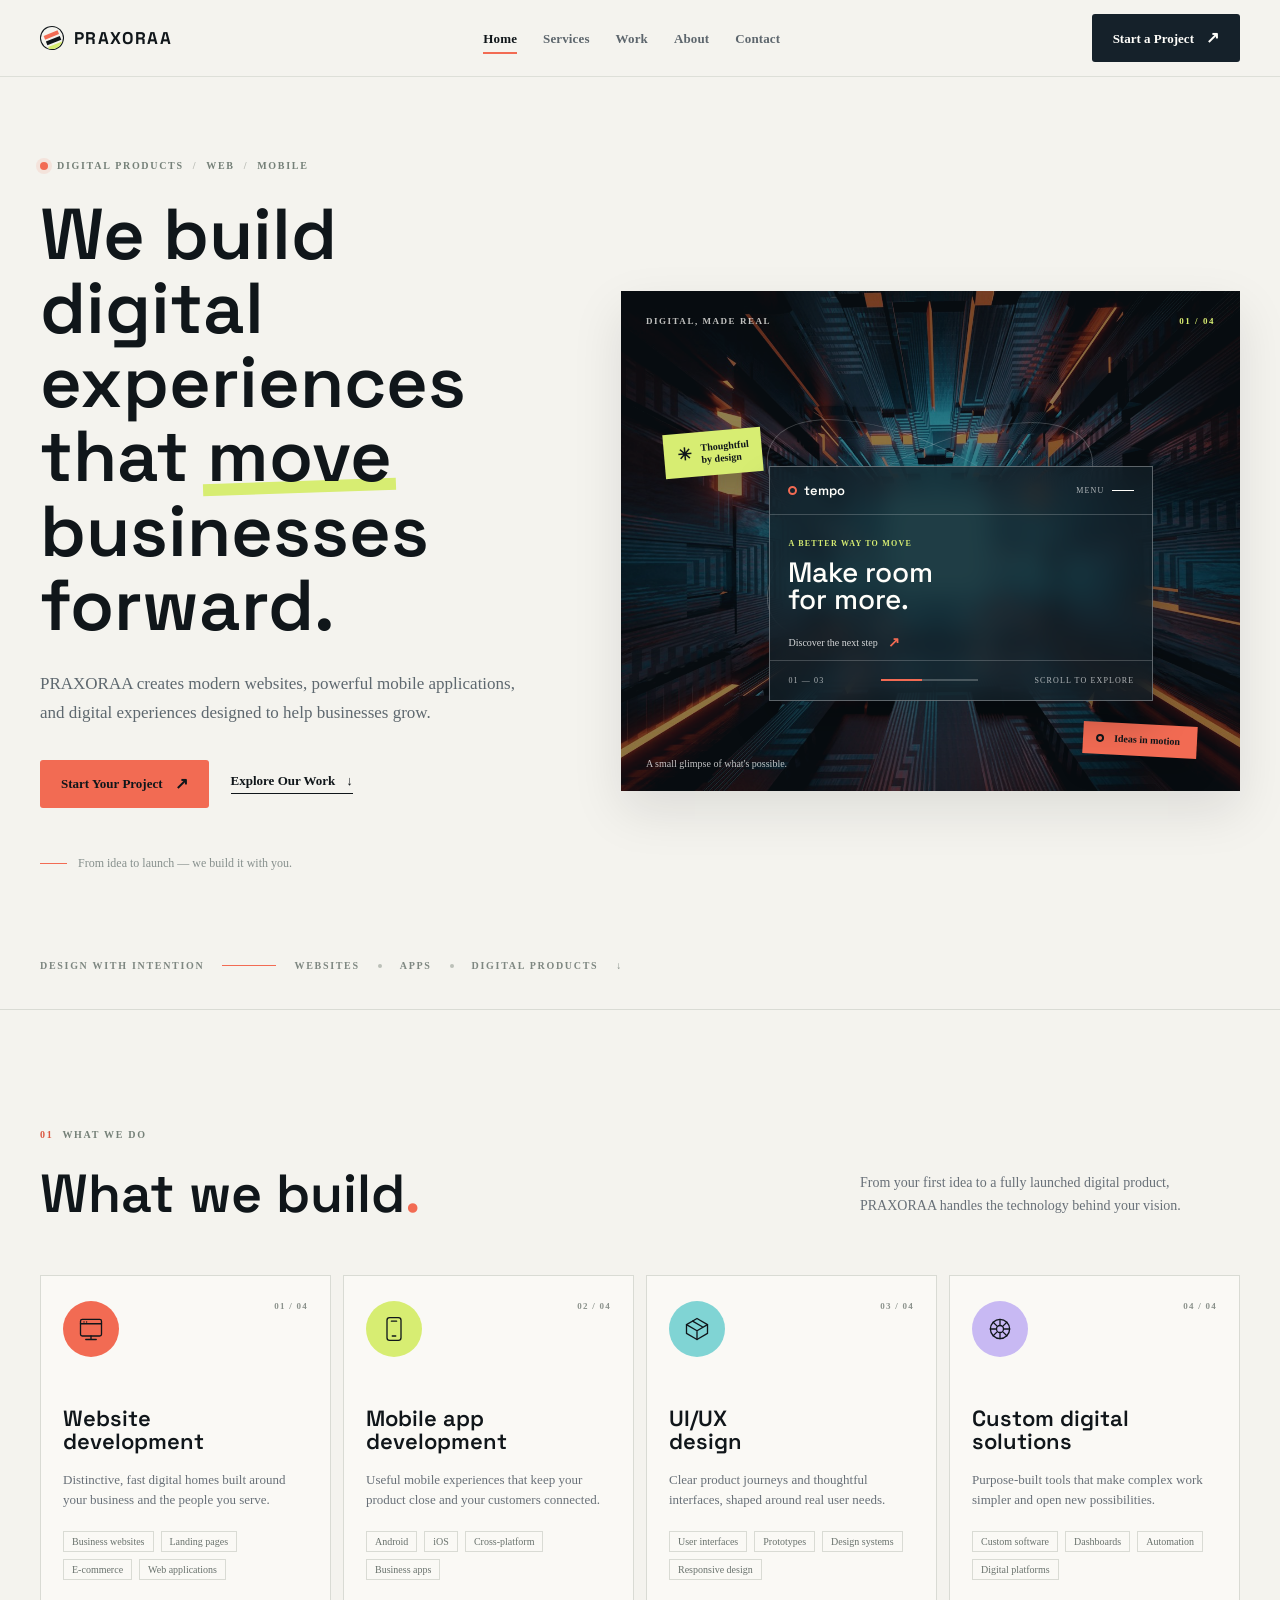
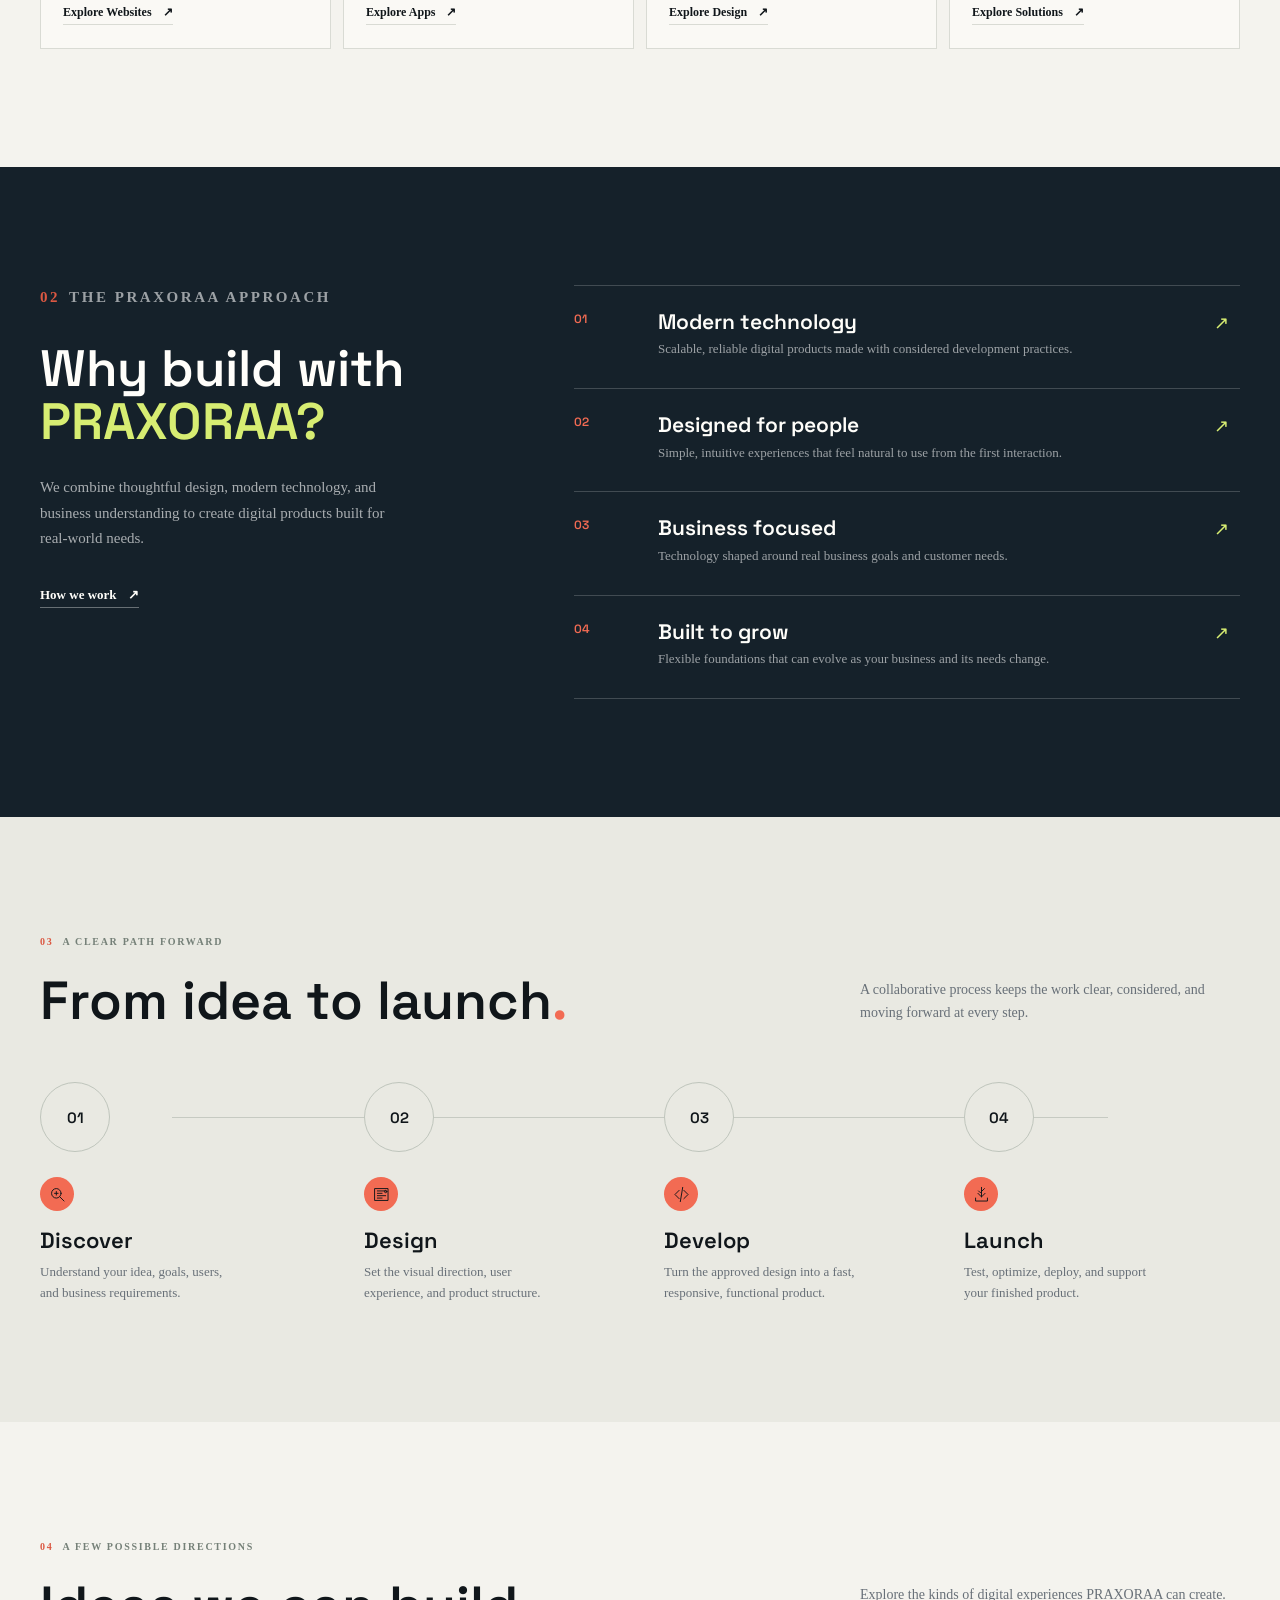
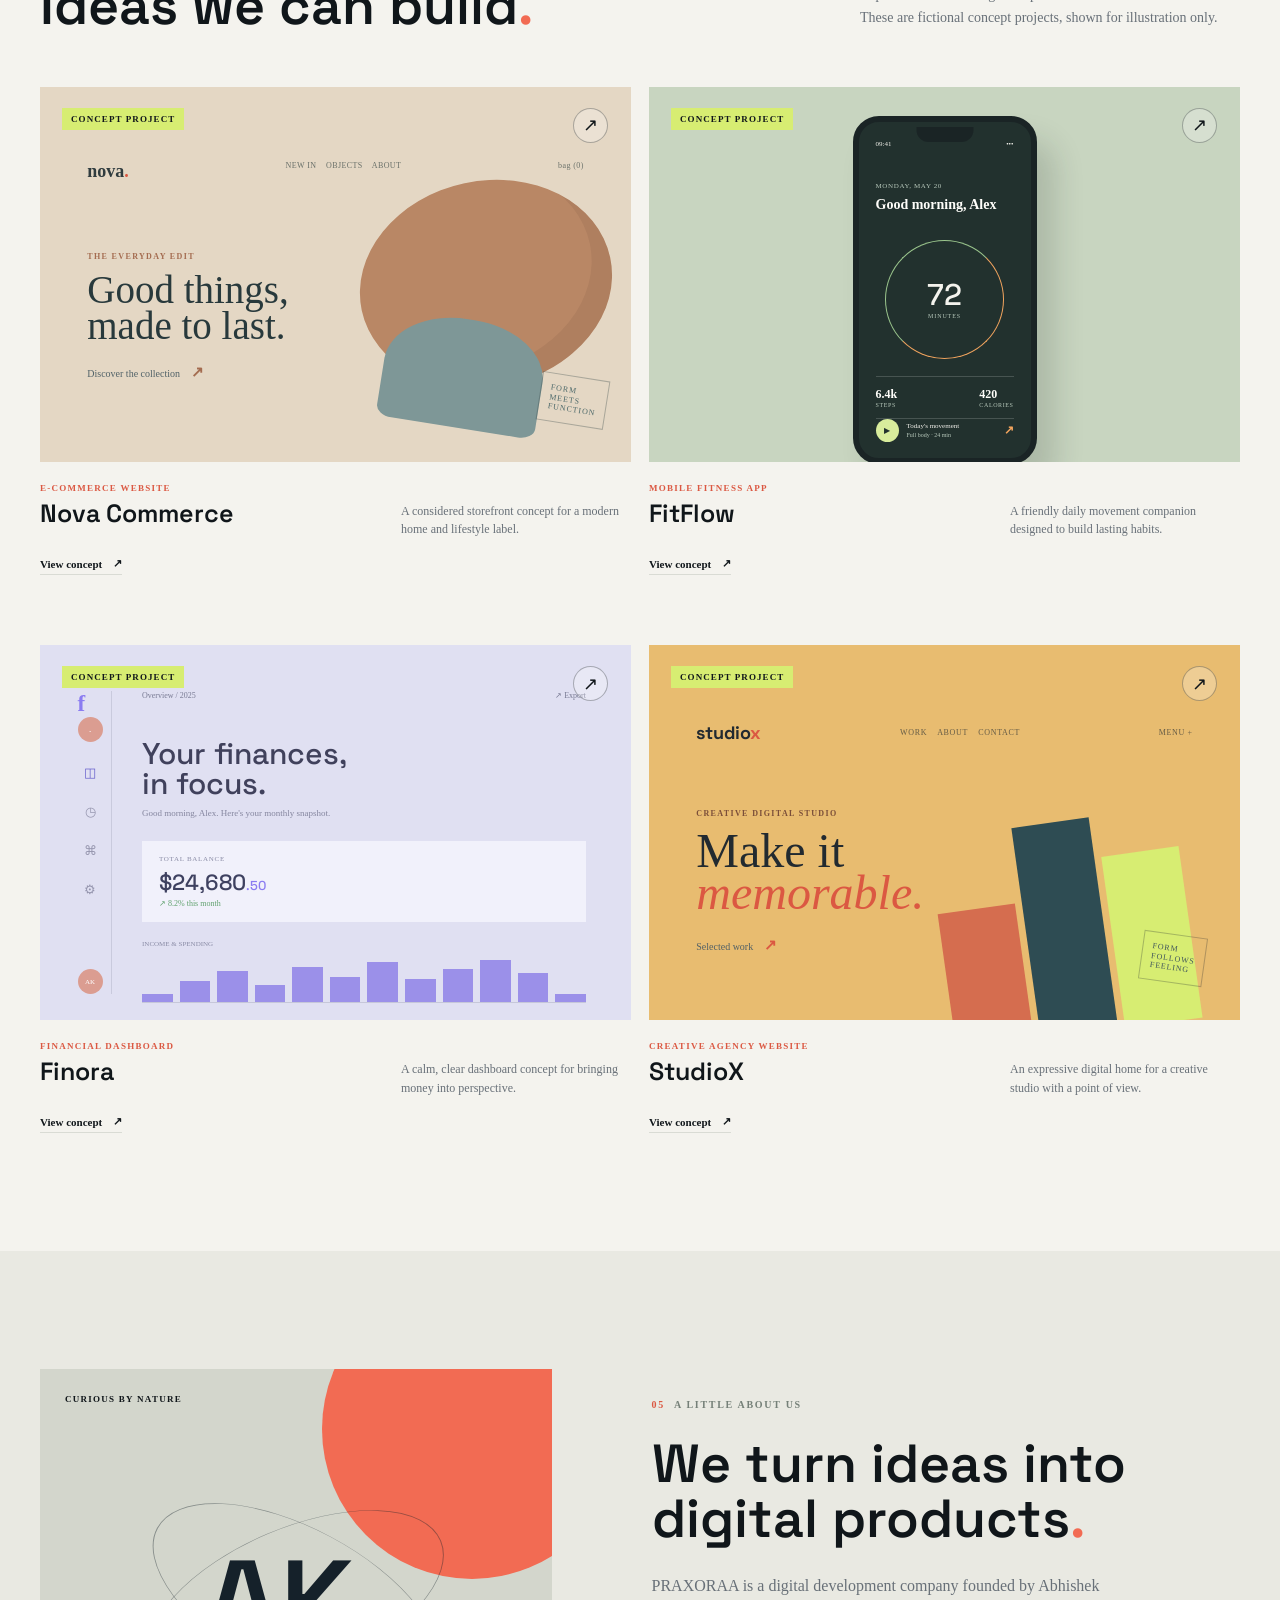
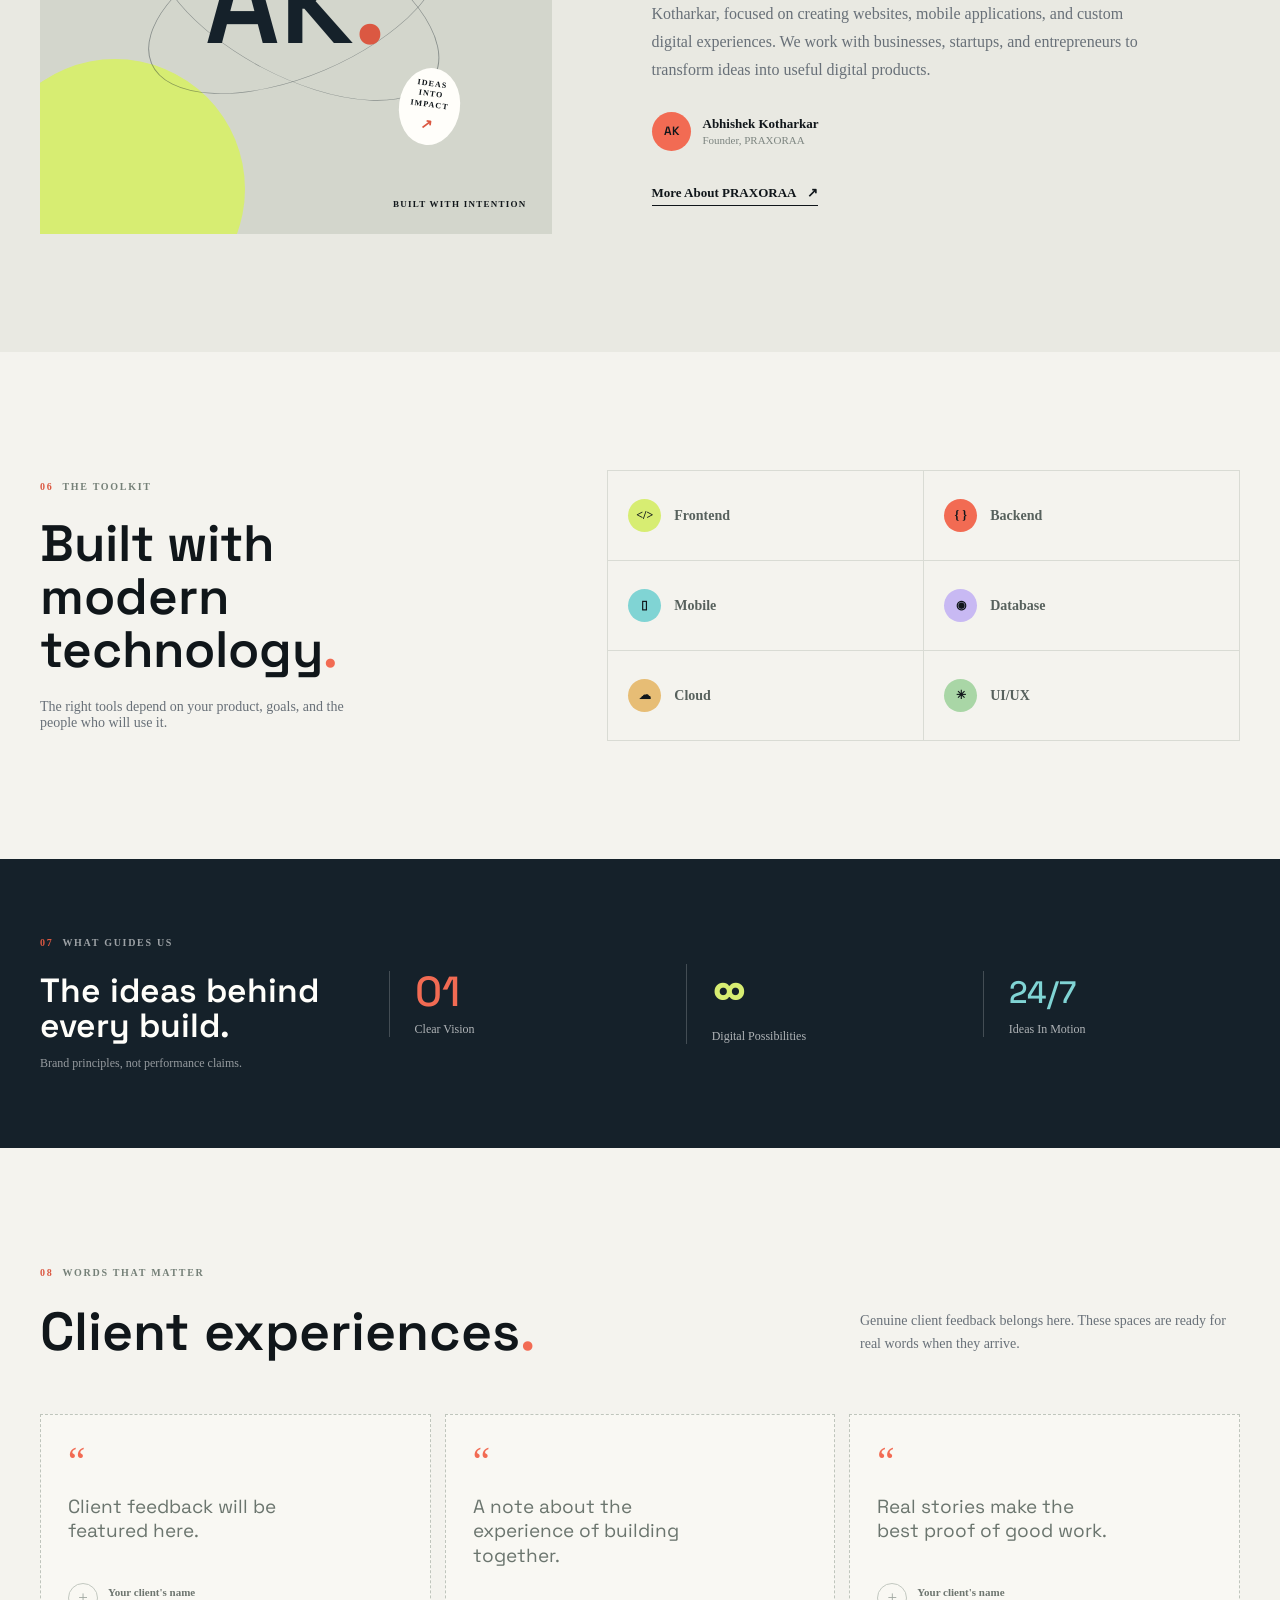
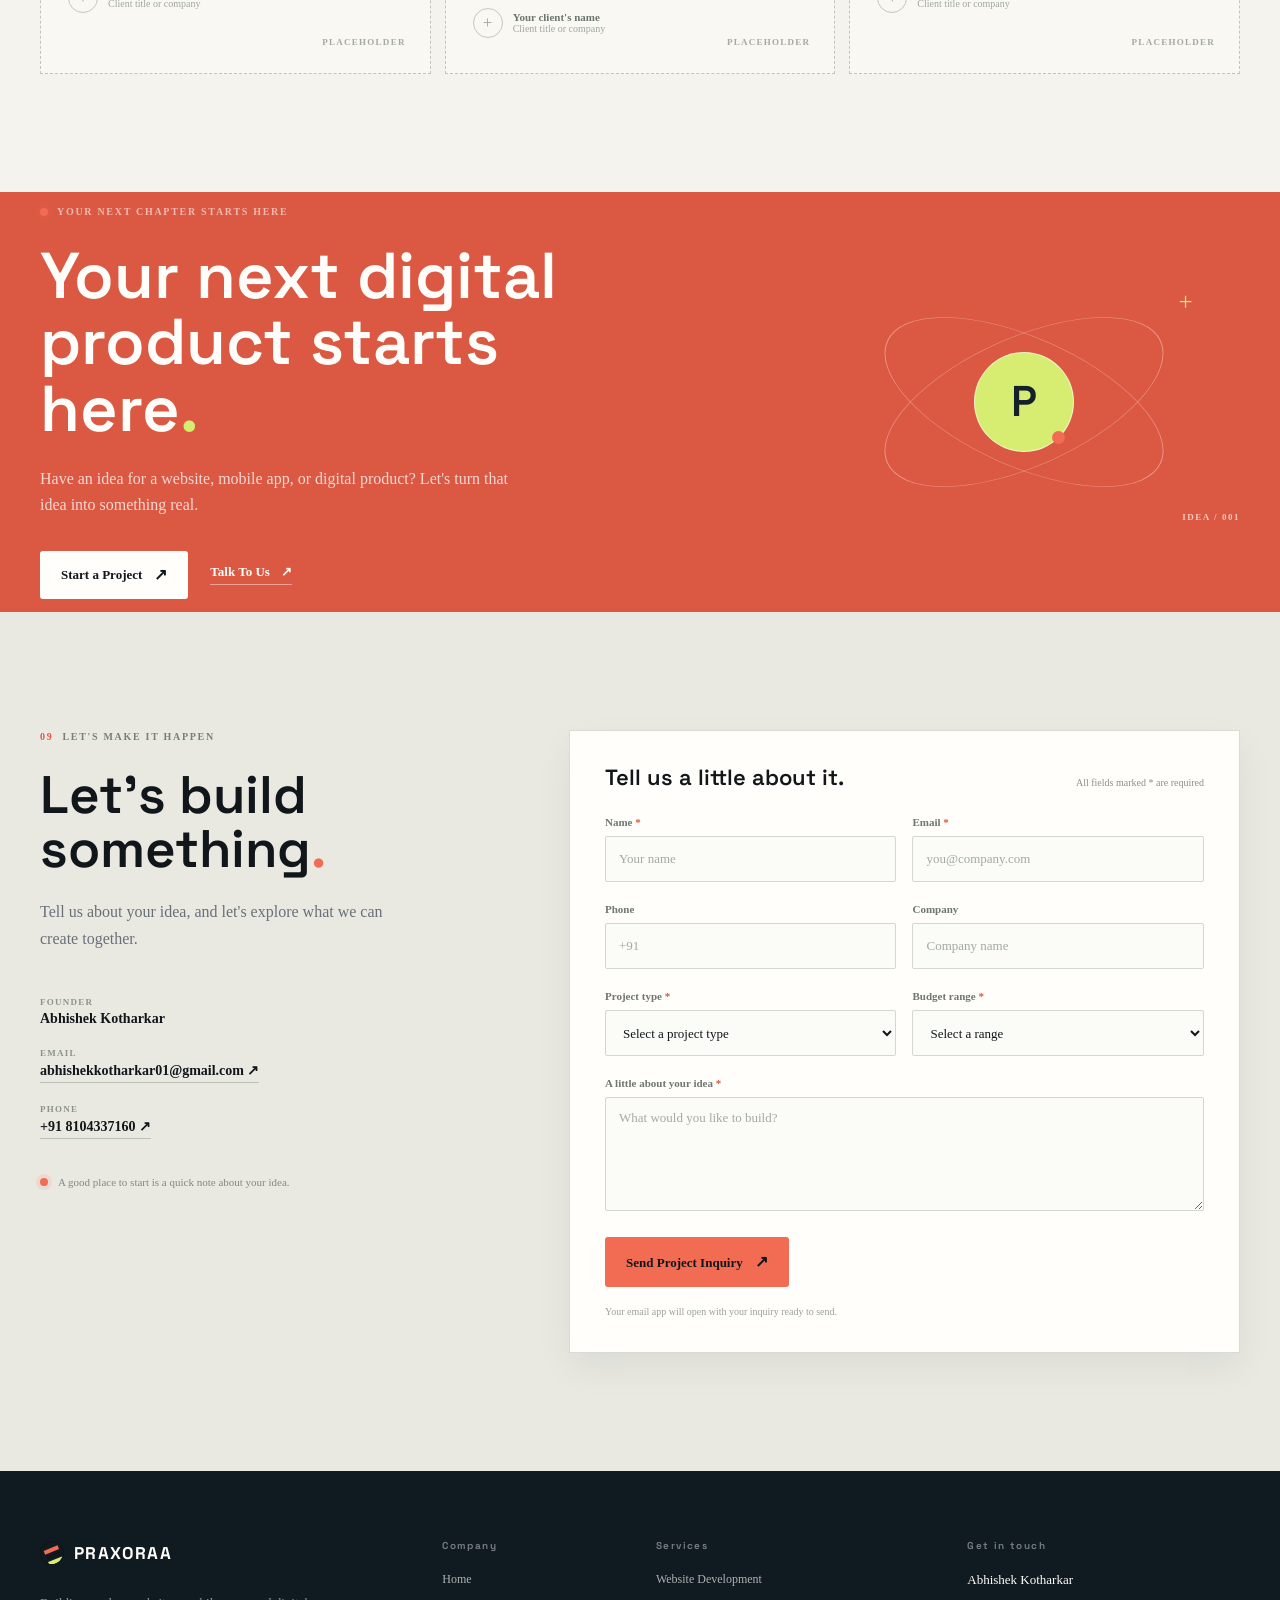
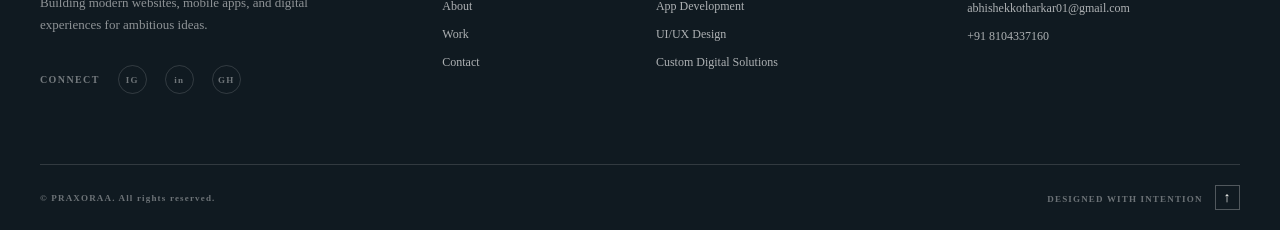
==== frontend/index.html @ 97bd1627 "Organize project into frontend backend and scripts" ====
<!doctype html>
<html lang="en">
<head>
  <meta charset="utf-8">
  <meta name="viewport" content="width=device-width, initial-scale=1">
  <meta name="theme-color" content="#f5f5f0">
  <meta name="description" content="PRAXORAA builds modern websites, mobile apps, and digital experiences for businesses, startups, and ambitious ideas.">
  <meta property="og:type" content="website">
  <meta property="og:title" content="PRAXORAA — Web &amp; App Development">
  <meta property="og:description" content="Modern websites, mobile apps, and digital experiences for ambitious ideas.">
  <title>PRAXORAA — Web &amp; App Development</title>
  <link rel="preconnect" href="https://fonts.googleapis.com">
  <link rel="preconnect" href="https://fonts.gstatic.com" crossorigin>
  <link href="https://fonts.googleapis.com/css2?family=DM+Sans:wght@400;500;600;700&family=Space+Grotesk:wght@400;500;600;700&display=swap" rel="stylesheet">
  <link rel="icon" href="data:image/svg+xml,%3Csvg xmlns='http://www.w3.org/2000/svg' viewBox='0 0 64 64'%3E%3Crect width='64' height='64' rx='16' fill='%23ed5c42'/%3E%3Cpath d='M18 46V18h15a11 11 0 0 1 0 22h-6v6zm9-14h6a3 3 0 0 0 0-6h-6z' fill='%23fff'/%3E%3C/svg%3E">
  <link rel="stylesheet" href="styles.css">
  <script>document.documentElement.classList.add('js');</script>
</head>
<body>
  <a class="skip-link" href="#main">Skip to content</a>
  <header class="site-header" id="top">
    <nav class="navigation wrap" aria-label="Main navigation">
      <a class="wordmark" href="#home" aria-label="PRAXORAA home">
        <span class="brand-mark" aria-hidden="true"><span></span><span></span></span>
        <span>PRAXORAA</span>
      </a>
      <button class="menu-toggle" id="menuToggle" type="button" aria-expanded="false" aria-controls="primaryNav" aria-label="Open navigation menu">
        <span></span><span></span>
      </button>
      <ul class="nav-links" id="primaryNav">
        <li><a href="#home">Home</a></li>
        <li><a href="#services">Services</a></li>
        <li><a href="#work">Work</a></li>
        <li><a href="#about">About</a></li>
        <li><a href="#contact">Contact</a></li>
        <li class="mobile-cta"><a class="button button-dark" href="#contact">Start a Project <span aria-hidden="true">↗</span></a></li>
      </ul>
      <a class="button button-dark nav-cta" href="#contact">Start a Project <span aria-hidden="true">↗</span></a>
    </nav>
  </header>

  <main id="main">
    <section class="hero section-shell" id="home" aria-labelledby="hero-title">
      <div class="hero-grid wrap">
        <div class="hero-copy reveal">
          <p class="eyebrow"><span class="status-dot"></span> DIGITAL PRODUCTS <span class="eyebrow-separator">/</span> WEB <span class="eyebrow-separator">/</span> MOBILE</p>
          <h1 id="hero-title">We build digital experiences that <span class="highlight-word">move</span> businesses forward.</h1>
          <p class="hero-description">PRAXORAA creates modern websites, powerful mobile applications, and digital experiences designed to help businesses grow.</p>
          <div class="hero-actions">
            <a class="button button-accent" href="#contact">Start Your Project <span aria-hidden="true">↗</span></a>
            <a class="text-link" href="#work">Explore Our Work <span aria-hidden="true">↓</span></a>
          </div>
          <div class="hero-footnote"><span class="footnote-line"></span> From idea to launch — we build it with you.</div>
        </div>

        <div class="hero-art reveal reveal-late" aria-label="Abstract digital pathways with a web interface preview" role="img">
          <img class="hero-image" src="assets/praxoraa-abstract-hero.jpg" alt="Sculptural digital passage lit in warm orange and cool blue" fetchpriority="high">
          <div class="hero-art-shade"></div>
          <div class="art-index">DIGITAL, MADE REAL <span>01 / 04</span></div>
          <div class="orbit orbit-one"></div><div class="orbit orbit-two"></div>
          <div class="interface-window">
            <div class="window-top"><span class="window-brand"><span class="mini-brand-mark"></span> tempo</span><span class="window-menu">MENU <i></i></span></div>
            <div class="window-content"><span class="window-kicker">A BETTER WAY TO MOVE</span><strong>Make room<br>for more.</strong><span class="window-cta">Discover the next step <b>↗</b></span></div>
            <div class="window-bottom"><span>01 — 03</span><span class="window-progress"><i></i></span><span>SCROLL TO EXPLORE</span></div>
          </div>
          <div class="floating-note note-top"><span class="note-spark">✳</span><span>Thoughtful<br>by design</span></div>
          <div class="floating-note note-bottom"><span class="note-pulse"></span><span>Ideas in motion</span></div>
          <div class="art-caption">A small glimpse of what's possible.</div>
        </div>
      </div>
      <div class="hero-bottom wrap" aria-label="What we make">
        <span>DESIGN WITH INTENTION</span>
        <span class="hero-bottom-rule"></span>
        <span>WEBSITES</span><span class="hero-bottom-dot"></span><span>APPS</span><span class="hero-bottom-dot"></span><span>DIGITAL PRODUCTS</span>
        <a href="#services" aria-label="Scroll to services">↓</a>
      </div>
    </section>

    <section class="services section-pad" id="services" aria-labelledby="services-title">
      <div class="wrap">
        <div class="section-heading reveal">
          <p class="eyebrow"><span class="section-number">01</span> WHAT WE DO</p>
          <div class="heading-row"><h2 id="services-title">What we build<span class="heading-period">.</span></h2><p>From your first idea to a fully launched digital product, PRAXORAA handles the technology behind your vision.</p></div>
        </div>
        <div class="services-grid">
          <article class="service-card reveal">
            <div class="service-top"><span class="service-icon icon-coral" aria-hidden="true"><svg viewBox="0 0 32 32"><rect x="4" y="5" width="24" height="19" rx="2"/><path d="M4 10h24M10 28h12m-6-4v4M8 8h.01m3 0h.01"/></svg></span><span class="card-index">01 / 04</span></div>
            <h3>Website<br>development</h3><p>Distinctive, fast digital homes built around your business and the people you serve.</p>
            <ul class="service-tags"><li>Business websites</li><li>Landing pages</li><li>E-commerce</li><li>Web applications</li></ul>
            <a class="card-link" href="#contact">Explore Websites <span aria-hidden="true">↗</span></a>
          </article>
          <article class="service-card reveal reveal-delay-1">
            <div class="service-top"><span class="service-icon icon-lime" aria-hidden="true"><svg viewBox="0 0 32 32"><rect x="8" y="3" width="16" height="26" rx="3"/><path d="M13 7h6m-5 17h4"/></svg></span><span class="card-index">02 / 04</span></div>
            <h3>Mobile app<br>development</h3><p>Useful mobile experiences that keep your product close and your customers connected.</p>
            <ul class="service-tags"><li>Android</li><li>iOS</li><li>Cross-platform</li><li>Business apps</li></ul>
            <a class="card-link" href="#contact">Explore Apps <span aria-hidden="true">↗</span></a>
          </article>
          <article class="service-card reveal reveal-delay-2">
            <div class="service-top"><span class="service-icon icon-blue" aria-hidden="true"><svg viewBox="0 0 32 32"><path d="M16 4 28 11v10l-12 7L4 21V11z"/><path d="m4 11 12 7 12-7M16 18v10M11 7l12 7"/></svg></span><span class="card-index">03 / 04</span></div>
            <h3>UI/UX<br>design</h3><p>Clear product journeys and thoughtful interfaces, shaped around real user needs.</p>
            <ul class="service-tags"><li>User interfaces</li><li>Prototypes</li><li>Design systems</li><li>Responsive design</li></ul>
            <a class="card-link" href="#contact">Explore Design <span aria-hidden="true">↗</span></a>
          </article>
          <article class="service-card reveal reveal-delay-3">
            <div class="service-top"><span class="service-icon icon-lilac" aria-hidden="true"><svg viewBox="0 0 32 32"><circle cx="16" cy="16" r="11"/><path d="M16 5v6m0 10v6M5 16h6m10 0h6M8.2 8.2l4.2 4.2m7.2 7.2 4.2 4.2m0-15.6-4.2 4.2m-7.2 7.2-4.2 4.2"/><circle cx="16" cy="16" r="4"/></svg></span><span class="card-index">04 / 04</span></div>
            <h3>Custom digital<br>solutions</h3><p>Purpose-built tools that make complex work simpler and open new possibilities.</p>
            <ul class="service-tags"><li>Custom software</li><li>Dashboards</li><li>Automation</li><li>Digital platforms</li></ul>
            <a class="card-link" href="#contact">Explore Solutions <span aria-hidden="true">↗</span></a>
          </article>
        </div>
      </div>
    </section>

    <section class="beliefs section-pad" id="why-us" aria-labelledby="beliefs-title">
      <div class="wrap beliefs-layout">
        <div class="beliefs-intro reveal"><p class="eyebrow"><span class="section-number">02</span> THE PRAXORAA APPROACH</p><h2 id="beliefs-title">Why build with <span>PRAXORAA?</span></h2><p>We combine thoughtful design, modern technology, and business understanding to create digital products built for real-world needs.</p><a class="text-link" href="#process">How we work <span aria-hidden="true">↗</span></a></div>
        <div class="belief-list">
          <article class="belief-item reveal"><span class="belief-symbol">01</span><div><h3>Modern technology</h3><p>Scalable, reliable digital products made with considered development practices.</p></div><span class="belief-arrow" aria-hidden="true">↗</span></article>
          <article class="belief-item reveal reveal-delay-1"><span class="belief-symbol">02</span><div><h3>Designed for people</h3><p>Simple, intuitive experiences that feel natural to use from the first interaction.</p></div><span class="belief-arrow" aria-hidden="true">↗</span></article>
          <article class="belief-item reveal reveal-delay-2"><span class="belief-symbol">03</span><div><h3>Business focused</h3><p>Technology shaped around real business goals and customer needs.</p></div><span class="belief-arrow" aria-hidden="true">↗</span></article>
          <article class="belief-item reveal reveal-delay-3"><span class="belief-symbol">04</span><div><h3>Built to grow</h3><p>Flexible foundations that can evolve as your business and its needs change.</p></div><span class="belief-arrow" aria-hidden="true">↗</span></article>
        </div>
      </div>
    </section>

    <section class="process section-pad" id="process" aria-labelledby="process-title">
      <div class="wrap">
        <div class="section-heading reveal"><p class="eyebrow"><span class="section-number">03</span> A CLEAR PATH FORWARD</p><div class="heading-row"><h2 id="process-title">From idea to launch<span class="heading-period">.</span></h2><p>A collaborative process keeps the work clear, considered, and moving forward at every step.</p></div></div>
        <ol class="process-grid">
          <li class="process-step reveal"><span class="process-count">01</span><span class="process-icon" aria-hidden="true"><svg viewBox="0 0 32 32"><circle cx="14" cy="14" r="8"/><path d="m20 20 7 7M11 14h6m-3-3v6"/></svg></span><h3>Discover</h3><p>Understand your idea, goals, users, and business requirements.</p></li>
          <li class="process-step reveal reveal-delay-1"><span class="process-count">02</span><span class="process-icon" aria-hidden="true"><svg viewBox="0 0 32 32"><path d="M5 6h22v20H5zM9 10h14M9 14h8m-8 4h14m-14 4h8"/><circle cx="23" cy="11" r="2"/></svg></span><h3>Design</h3><p>Set the visual direction, user experience, and product structure.</p></li>
          <li class="process-step reveal reveal-delay-2"><span class="process-count">03</span><span class="process-icon" aria-hidden="true"><svg viewBox="0 0 32 32"><path d="m12 9-7 7 7 7m8-14 7 7-7 7m-2-19-4 24"/></svg></span><h3>Develop</h3><p>Turn the approved design into a fast, responsive, functional product.</p></li>
          <li class="process-step reveal reveal-delay-3"><span class="process-count">04</span><span class="process-icon" aria-hidden="true"><svg viewBox="0 0 32 32"><path d="M16 4v16m-6-6 6 6 6-6M6 22v5h20v-5"/><path d="m11 10 3 3 7-7"/></svg></span><h3>Launch</h3><p>Test, optimize, deploy, and support your finished product.</p></li>
        </ol>
      </div>
    </section>

    <section class="work section-pad" id="work" aria-labelledby="work-title">
      <div class="wrap">
        <div class="section-heading reveal"><p class="eyebrow"><span class="section-number">04</span> A FEW POSSIBLE DIRECTIONS</p><div class="heading-row"><h2 id="work-title">Ideas we can build<span class="heading-period">.</span></h2><p>Explore the kinds of digital experiences PRAXORAA can create. These are fictional concept projects, shown for illustration only.</p></div></div>
        <div class="work-grid">
          <article class="work-card reveal">
            <a class="project-preview preview-nova" href="#contact" aria-label="Discuss a commerce website like the Nova Commerce concept">
              <div class="nova-ui"><div class="nova-nav"><b>nova<span>.</span></b><span>NEW IN &nbsp;&nbsp; OBJECTS &nbsp;&nbsp; ABOUT</span><i>bag (0)</i></div><div class="nova-copy"><small>THE EVERYDAY EDIT</small><strong>Good things,<br>made to last.</strong><span>Discover the collection <b>↗</b></span></div><div class="nova-object object-one"></div><div class="nova-object object-two"></div><div class="nova-stamp">FORM<br>MEETS<br>FUNCTION</div></div>
              <span class="concept-label">CONCEPT PROJECT</span><span class="preview-arrow" aria-hidden="true">↗</span>
            </a>
            <div class="work-info"><div><p class="work-category">E-COMMERCE WEBSITE</p><h3>Nova Commerce</h3></div><p>A considered storefront concept for a modern home and lifestyle label.</p></div>
            <a class="work-text-link" href="#contact">View concept <span aria-hidden="true">↗</span></a>
          </article>
          <article class="work-card reveal reveal-delay-1">
            <a class="project-preview preview-fitflow" href="#contact" aria-label="Discuss a fitness app like the FitFlow concept">
              <div class="phone-frame"><div class="phone-island"></div><div class="fit-top"><span>09:41</span><span>•••</span></div><div class="fit-greeting">MONDAY, MAY 20 <b>Good morning, Alex</b></div><div class="fit-ring"><span><b>72</b><small>MINUTES</small></span></div><div class="fit-stats"><span><b>6.4k</b>STEPS</span><span><b>420</b>CALORIES</span></div><div class="fit-session"><i>▶</i><span>Today's movement<small>Full body · 24 min</small></span><b>↗</b></div></div>
              <span class="concept-label">CONCEPT PROJECT</span><span class="preview-arrow" aria-hidden="true">↗</span>
            </a>
            <div class="work-info"><div><p class="work-category">MOBILE FITNESS APP</p><h3>FitFlow</h3></div><p>A friendly daily movement companion designed to build lasting habits.</p></div>
            <a class="work-text-link" href="#contact">View concept <span aria-hidden="true">↗</span></a>
          </article>
          <article class="work-card reveal reveal-delay-2">
            <a class="project-preview preview-finora" href="#contact" aria-label="Discuss a financial dashboard like the Finora concept">
              <div class="finora-ui"><div class="fin-sidebar"><b>f<span>.</span></b><i class="active">◫</i><i>◷</i><i>⌘</i><i>⚙</i><span>AK</span></div><div class="fin-content"><div class="fin-header"><span>Overview / 2025</span><i>↗ Export</i></div><strong>Your finances,<br>in focus.</strong><small>Good morning, Alex. Here's your monthly snapshot.</small><div class="fin-total"><span>TOTAL BALANCE</span><b>$24,680<span>.50</span></b><i>↗ 8.2% this month</i></div><div class="fin-chart"><span>INCOME &amp; SPENDING</span><div class="chart-bars"><i></i><i></i><i></i><i></i><i></i><i></i><i></i><i></i><i></i><i></i><i></i><i></i></div></div></div></div>
              <span class="concept-label">CONCEPT PROJECT</span><span class="preview-arrow" aria-hidden="true">↗</span>
            </a>
            <div class="work-info"><div><p class="work-category">FINANCIAL DASHBOARD</p><h3>Finora</h3></div><p>A calm, clear dashboard concept for bringing money into perspective.</p></div>
            <a class="work-text-link" href="#contact">View concept <span aria-hidden="true">↗</span></a>
          </article>
          <article class="work-card reveal reveal-delay-3">
            <a class="project-preview preview-studio" href="#contact" aria-label="Discuss a creative agency website like the StudioX concept">
              <div class="studio-ui"><div class="studio-top"><b>studio<span>x</span></b><span>WORK &nbsp;&nbsp; ABOUT &nbsp;&nbsp; CONTACT</span><i>MENU +</i></div><div class="studio-hero"><small>CREATIVE DIGITAL STUDIO</small><strong>Make it<br><em>memorable.</em></strong><span>Selected work <b>&#8599;</b></span></div><div class="studio-blocks"><i></i><i></i><i></i></div><div class="studio-note">FORM<br>FOLLOWS<br>FEELING</div></div>
              <span class="concept-label">CONCEPT PROJECT</span><span class="preview-arrow" aria-hidden="true">&#8599;</span>
            </a>
            <div class="work-info"><div><p class="work-category">CREATIVE AGENCY WEBSITE</p><h3>StudioX</h3></div><p>An expressive digital home for a creative studio with a point of view.</p></div>
            <a class="work-text-link" href="#contact">View concept <span aria-hidden="true">&#8599;</span></a>
          </article>
        </div>
      </div>
    </section>

    <section class="about section-pad" id="about" aria-labelledby="about-title">
      <div class="wrap about-layout">
        <div class="about-visual reveal" aria-hidden="true"><div class="about-orbit about-orbit-a"></div><div class="about-orbit about-orbit-b"></div><div class="founder-monogram">AK<span>.</span></div><div class="about-label about-label-top">CURIOUS BY NATURE</div><div class="about-label about-label-bottom">BUILT WITH INTENTION</div><div class="about-sticker">IDEAS<br>INTO<br>IMPACT <span>↗</span></div></div>
        <div class="about-copy reveal reveal-late"><p class="eyebrow"><span class="section-number">05</span> A LITTLE ABOUT US</p><h2 id="about-title">We turn ideas into digital products<span class="heading-period">.</span></h2><p>PRAXORAA is a digital development company founded by Abhishek Kotharkar, focused on creating websites, mobile applications, and custom digital experiences. We work with businesses, startups, and entrepreneurs to transform ideas into useful digital products.</p><div class="founder-byline"><span class="founder-avatar">AK</span><span><b>Abhishek Kotharkar</b><small>Founder, PRAXORAA</small></span></div><a class="text-link" href="#contact">More About PRAXORAA <span aria-hidden="true">↗</span></a></div>
      </div>
    </section>

    <section class="technology section-pad" aria-labelledby="technology-title">
      <div class="wrap technology-layout"><div class="technology-heading reveal"><p class="eyebrow"><span class="section-number">06</span> THE TOOLKIT</p><h2 id="technology-title">Built with modern technology<span class="heading-period">.</span></h2><p>The right tools depend on your product, goals, and the people who will use it.</p></div><div class="technology-list reveal reveal-late" aria-label="Technology disciplines"><span><i class="tech-mark tech-front">&lt;/&gt;</i>Frontend</span><span><i class="tech-mark tech-back">{ }</i>Backend</span><span><i class="tech-mark tech-mobile">▯</i>Mobile</span><span><i class="tech-mark tech-data">◉</i>Database</span><span><i class="tech-mark tech-cloud">☁</i>Cloud</span><span><i class="tech-mark tech-design">✳</i>UI/UX</span></div></div>
    </section>

    <section class="principles section-pad" aria-labelledby="principles-title">
      <div class="wrap principles-inner reveal"><div class="principles-heading"><p class="eyebrow"><span class="section-number">07</span> WHAT GUIDES US</p><h2 id="principles-title">The ideas behind every build.</h2><p>Brand principles, not performance claims.</p></div><div class="principle-stat"><strong>01</strong><span>Clear Vision</span></div><div class="principle-stat"><strong class="infinity">∞</strong><span>Digital Possibilities</span></div><div class="principle-stat"><strong class="always">24/7</strong><span>Ideas In Motion</span></div></div>
    </section>

    <section class="testimonials section-pad" aria-labelledby="testimonials-title">
      <div class="wrap"><div class="section-heading reveal"><p class="eyebrow"><span class="section-number">08</span> WORDS THAT MATTER</p><div class="heading-row"><h2 id="testimonials-title">Client experiences<span class="heading-period">.</span></h2><p>Genuine client feedback belongs here. These spaces are ready for real words when they arrive.</p></div></div><div class="testimonial-grid"><article class="testimonial-placeholder reveal"><span class="quote-mark" aria-hidden="true">“</span><p>Client feedback will be featured here.</p><div><span class="placeholder-avatar">+</span><span><b>Your client's name</b><small>Client title or company</small></span></div><span class="placeholder-note">PLACEHOLDER</span></article><article class="testimonial-placeholder reveal reveal-delay-1"><span class="quote-mark" aria-hidden="true">“</span><p>A note about the experience of building together.</p><div><span class="placeholder-avatar">+</span><span><b>Your client's name</b><small>Client title or company</small></span></div><span class="placeholder-note">PLACEHOLDER</span></article><article class="testimonial-placeholder reveal reveal-delay-2"><span class="quote-mark" aria-hidden="true">“</span><p>Real stories make the best proof of good work.</p><div><span class="placeholder-avatar">+</span><span><b>Your client's name</b><small>Client title or company</small></span></div><span class="placeholder-note">PLACEHOLDER</span></article></div></div>
    </section>

    <section class="contact-cta" aria-labelledby="cta-title"><div class="wrap cta-layout reveal"><div><p class="eyebrow"><span class="status-dot"></span> YOUR NEXT CHAPTER STARTS HERE</p><h2 id="cta-title">Your next digital product starts here<span>.</span></h2><p>Have an idea for a website, mobile app, or digital product? Let's turn that idea into something real.</p><div class="cta-actions"><a class="button button-light" href="#contact">Start a Project <span aria-hidden="true">↗</span></a><a class="cta-talk" href="mailto:abhishekkotharkar01@gmail.com">Talk To Us <span aria-hidden="true">↗</span></a></div></div><div class="cta-graphic" aria-hidden="true"><div class="cta-orbit cta-orbit-one"></div><div class="cta-orbit cta-orbit-two"></div><div class="cta-cross">+</div><div class="cta-core"><span>P</span><i></i></div><span class="cta-graphic-label">IDEA / 001</span></div></div></section>

    <section class="contact section-pad" id="contact" aria-labelledby="contact-title">
      <div class="wrap contact-layout">
        <div class="contact-copy reveal"><p class="eyebrow"><span class="section-number">09</span> LET'S MAKE IT HAPPEN</p><h2 id="contact-title">Let's build something<span class="heading-period">.</span></h2><p>Tell us about your idea, and let's explore what we can create together.</p><div class="contact-details"><div><span class="detail-label">FOUNDER</span><strong>Abhishek Kotharkar</strong></div><div><span class="detail-label">EMAIL</span><a href="mailto:abhishekkotharkar01@gmail.com">abhishekkotharkar01@gmail.com <span aria-hidden="true">↗</span></a></div><div><span class="detail-label">PHONE</span><a href="tel:+918104337160">+91 8104337160 <span aria-hidden="true">↗</span></a></div></div><p class="contact-note"><span class="status-dot"></span> A good place to start is a quick note about your idea.</p></div>
        <form class="inquiry-form reveal reveal-late" id="inquiryForm">
          <div class="form-heading"><h3>Tell us a little about it.</h3><span>All fields marked * are required</span></div>
          <div class="form-grid">
            <div class="field"><label for="name">Name <span>*</span></label><input id="name" name="name" autocomplete="name" placeholder="Your name" required></div>
            <div class="field"><label for="email">Email <span>*</span></label><input id="email" name="email" type="email" autocomplete="email" placeholder="you@company.com" required></div>
            <div class="field"><label for="phone">Phone</label><input id="phone" name="phone" type="tel" autocomplete="tel" placeholder="+91"></div>
            <div class="field"><label for="company">Company</label><input id="company" name="company" autocomplete="organization" placeholder="Company name"></div>
            <div class="field"><label for="projectType">Project type <span>*</span></label><select id="projectType" name="projectType" required><option value="" disabled selected>Select a project type</option><option>Website development</option><option>Mobile app development</option><option>UI/UX design</option><option>Custom digital solution</option><option>Something else</option></select></div>
            <div class="field"><label for="budget">Budget range <span>*</span></label><select id="budget" name="budget" required><option value="" disabled selected>Select a range</option><option>Under ₹50,000</option><option>₹50,000 – ₹1,50,000</option><option>₹1,50,000 – ₹5,00,000</option><option>₹5,00,000+</option><option>Let's discuss</option></select></div>
            <div class="field field-full"><label for="message">A little about your idea <span>*</span></label><textarea id="message" name="message" rows="4" placeholder="What would you like to build?" required></textarea></div>
          </div>
          <div class="form-submit-row"><button class="button button-accent" type="submit">Send Project Inquiry <span aria-hidden="true">↗</span></button><p id="formStatus" class="form-status" role="status" aria-live="polite"></p></div>
          <p class="form-disclaimer">Your email app will open with your inquiry ready to send.</p>
        </form>
      </div>
    </section>
  </main>

  <footer class="site-footer">
    <div class="wrap footer-main">
      <div class="footer-brand"><a class="wordmark" href="#top" aria-label="PRAXORAA back to top"><span class="brand-mark" aria-hidden="true"><span></span><span></span></span><span>PRAXORAA</span></a><p>Building modern websites, mobile apps, and digital experiences for ambitious ideas.</p><div class="footer-connect"><span>CONNECT</span><span aria-disabled="true" title="Instagram profile coming soon">IG</span><span aria-disabled="true" title="LinkedIn profile coming soon">in</span><span aria-disabled="true" title="GitHub profile coming soon">GH</span></div></div>
      <div class="footer-column"><h2>Company</h2><a href="#home">Home</a><a href="#about">About</a><a href="#work">Work</a><a href="#contact">Contact</a></div>
      <div class="footer-column"><h2>Services</h2><a href="#services">Website Development</a><a href="#services">App Development</a><a href="#services">UI/UX Design</a><a href="#services">Custom Digital Solutions</a></div>
      <div class="footer-column footer-contact"><h2>Get in touch</h2><strong>Abhishek Kotharkar</strong><a href="mailto:abhishekkotharkar01@gmail.com">abhishekkotharkar01@gmail.com</a><a href="tel:+918104337160">+91 8104337160</a></div>
    </div>
    <div class="wrap footer-bottom"><span>© PRAXORAA. All rights reserved.</span><span>DESIGNED WITH INTENTION <a href="#top" aria-label="Back to top">↑</a></span></div>
  </footer>
  <script src="script.js" defer></script>
</body>
</html>
---- frontend/styles.css ----
:root {
  --paper: #f4f3ee;
  --paper-deep: #e9e9e2;
  --ink: #10161a;
  --muted: #687078;
  --line: #d9dbd4;
  --dark: #15212a;
  --dark-soft: #1e2c35;
  --coral: #f26b53;
  --coral-deep: #db5842;
  --lime: #d7ed72;
  --blue: #80d4d4;
  --lilac: #c8b9f3;
  --white: #fffefa;
  --shadow: 0 20px 48px rgba(16, 22, 26, .1);
  --radius: 8px;
  --wrap: 1200px;
}

* {
  box-sizing: border-box;
}

html {
  scroll-behavior: smooth;
  background: var(--paper);
}

body {
  margin: 0;
  min-width: 320px;
  overflow-x: hidden;
  color: var(--ink);
  background: var(--paper);
  font-family: "DM Sans", Arial, sans-serif;
  font-size: 16px;
  line-height: 1.55;
  -webkit-font-smoothing: antialiased;
}

body,
button,
input,
select,
textarea {
  font: inherit;
}

img,
svg {
  display: block;
  max-width: 100%;
}

a {
  color: inherit;
  text-decoration: none;
}

button,
input,
select,
textarea {
  border: 0;
}

button,
a,
select {
  -webkit-tap-highlight-color: transparent;
}

button {
  cursor: pointer;
}

::selection {
  color: var(--ink);
  background: var(--lime);
}

:focus-visible {
  outline: 3px solid var(--coral);
  outline-offset: 4px;
}

.wrap {
  width: min(calc(100% - 64px), var(--wrap));
  margin-inline: auto;
}

.sr-only {
  position: absolute;
  width: 1px;
  height: 1px;
  padding: 0;
  margin: -1px;
  overflow: hidden;
  clip: rect(0, 0, 0, 0);
  white-space: nowrap;
  border: 0;
}

.skip-link {
  position: fixed;
  z-index: 100;
  top: 10px;
  left: 10px;
  padding: 10px 14px;
  color: var(--white);
  background: var(--dark);
  transform: translateY(-150%);
  transition: transform .2s ease;
}

.skip-link:focus {
  transform: translateY(0);
}

.site-header {
  position: sticky;
  z-index: 40;
  top: 0;
  border-bottom: 1px solid rgba(217, 219, 212, .86);
  background: rgba(244, 243, 238, .9);
  backdrop-filter: blur(18px);
}

.navigation {
  display: flex;
  align-items: center;
  min-height: 76px;
  gap: 28px;
}

.wordmark {
  display: inline-flex;
  flex: 0 0 auto;
  align-items: center;
  gap: 10px;
  color: var(--ink);
  font-family: "Space Grotesk", Arial, sans-serif;
  font-size: 17px;
  font-weight: 700;
  letter-spacing: .08em;
}

.brand-mark {
  position: relative;
  display: inline-block;
  width: 24px;
  height: 24px;
  overflow: hidden;
  border: 1px solid var(--ink);
  border-radius: 50%;
  transform: rotate(-22deg);
}

.brand-mark::before,
.brand-mark span {
  position: absolute;
  display: block;
  width: 15px;
  height: 4px;
  content: "";
  background: var(--coral);
}

.brand-mark::before {
  top: 6px;
  left: 4px;
}

.brand-mark span:first-child {
  top: 12px;
  left: 4px;
  background: var(--ink);
}

.brand-mark span:last-child {
  top: 18px;
  left: 4px;
  background: var(--lime);
}

.nav-links {
  display: flex;
  align-items: center;
  gap: 26px;
  margin: 0 auto;
  padding: 0;
  list-style: none;
}

.nav-links a:not(.button) {
  position: relative;
  color: #5d666d;
  font-size: 13px;
  font-weight: 600;
  letter-spacing: .01em;
  transition: color .2s ease;
}

.nav-links a:not(.button)::after {
  position: absolute;
  right: 0;
  bottom: -8px;
  left: 0;
  height: 2px;
  content: "";
  background: var(--coral);
  transform: scaleX(0);
  transform-origin: right;
  transition: transform .2s ease;
}

.nav-links a:not(.button):hover,
.nav-links a:not(.button).is-active {
  color: var(--ink);
}

.nav-links a:not(.button):hover::after,
.nav-links a:not(.button).is-active::after {
  transform: scaleX(1);
  transform-origin: left;
}

.button {
  display: inline-flex;
  align-items: center;
  justify-content: center;
  min-height: 48px;
  gap: 12px;
  padding: 0 20px;
  border: 1px solid transparent;
  border-radius: 3px;
  font-size: 13px;
  font-weight: 700;
  line-height: 1;
  white-space: nowrap;
  transition: transform .2s ease, background-color .2s ease, color .2s ease, border-color .2s ease;
}

.button span {
  font-size: 16px;
  transition: transform .2s ease;
}

.button:hover {
  transform: translateY(-3px);
}

.button:hover span {
  transform: translate(2px, -2px);
}

.button:disabled,
.button:disabled:hover {
  cursor: wait;
  opacity: .62;
  transform: none;
}

.button:disabled span,
.button:disabled:hover span {
  transform: none;
}

.button-dark {
  color: var(--white);
  background: var(--dark);
}

.button-dark:hover {
  background: var(--coral-deep);
}

.button-accent {
  color: var(--ink);
  background: var(--coral);
}

.button-accent:hover {
  background: var(--lime);
}

.button-light {
  color: var(--ink);
  background: var(--white);
}

.button-light:hover {
  background: var(--lime);
}

.mobile-cta,
.menu-toggle {
  display: none;
}

.section-shell {
  border-bottom: 1px solid var(--line);
}

.hero {
  padding: 82px 0 0;
  background: var(--paper);
}

.hero-grid {
  display: grid;
  grid-template-columns: minmax(0, .91fr) minmax(480px, 1.09fr);
  align-items: center;
  min-height: 588px;
  gap: 64px;
}

.hero-copy {
  padding-bottom: 52px;
}

.eyebrow {
  display: flex;
  align-items: center;
  flex-wrap: wrap;
  gap: 9px;
  margin: 0 0 24px;
  color: #758078;
  font-size: 10px;
  font-weight: 700;
  letter-spacing: .17em;
  line-height: 1.4;
}

.section-number {
  color: var(--coral-deep);
}

.status-dot,
.hero-bottom-dot,
.footnote-line {
  display: inline-block;
  flex: 0 0 auto;
}

.status-dot {
  width: 8px;
  height: 8px;
  border-radius: 50%;
  background: var(--coral);
  box-shadow: 0 0 0 4px rgba(242, 107, 83, .12);
}

.eyebrow-separator {
  color: #b4b7b0;
}

h1,
h2,
h3,
p {
  margin-top: 0;
}

h1,
h2,
h3 {
  color: var(--ink);
  font-family: "Space Grotesk", Arial, sans-serif;
  font-weight: 600;
  line-height: 1.03;
}

h1 {
  max-width: 680px;
  margin-bottom: 28px;
  font-size: 4.5rem;
  letter-spacing: 0;
}

.highlight-word {
  position: relative;
  display: inline-block;
  z-index: 0;
}

.highlight-word::after {
  position: absolute;
  z-index: -1;
  right: -4px;
  bottom: 1px;
  left: -4px;
  height: 12px;
  content: "";
  background: var(--lime);
  transform: rotate(-2deg);
}

.hero-description {
  max-width: 490px;
  margin-bottom: 32px;
  color: #5e686f;
  font-size: 17px;
  line-height: 1.7;
}

.hero-actions,
.cta-actions {
  display: flex;
  align-items: center;
  flex-wrap: wrap;
  gap: 22px;
}

.text-link,
.card-link,
.work-text-link,
.cta-talk {
  display: inline-flex;
  align-items: center;
  gap: 11px;
  border-bottom: 1px solid currentColor;
  padding-bottom: 4px;
  color: var(--ink);
  font-size: 13px;
  font-weight: 700;
  transition: gap .2s ease, color .2s ease;
}

.text-link:hover,
.card-link:hover,
.work-text-link:hover,
.cta-talk:hover {
  gap: 16px;
  color: var(--coral-deep);
}

.hero-footnote {
  display: flex;
  align-items: center;
  gap: 11px;
  margin-top: 48px;
  color: #87908d;
  font-size: 12px;
}

.footnote-line {
  width: 27px;
  height: 1px;
  background: var(--coral);
}

.hero-art {
  position: relative;
  min-height: 500px;
  overflow: hidden;
  color: var(--white);
  background: var(--dark);
  box-shadow: var(--shadow);
}

.hero-image,
.hero-art-shade {
  position: absolute;
  inset: 0;
  width: 100%;
  height: 100%;
}

.hero-image {
  object-fit: cover;
  object-position: center;
  opacity: .73;
  filter: saturate(.82) contrast(1.08);
}

.hero-art-shade {
  background: rgba(12, 25, 31, .27);
}

.art-index,
.art-caption,
.window-top,
.window-bottom,
.window-content,
.floating-note {
  position: absolute;
  z-index: 2;
}

.art-index {
  top: 25px;
  right: 25px;
  left: 25px;
  display: flex;
  justify-content: space-between;
  color: rgba(255, 254, 250, .75);
  font-size: 9px;
  font-weight: 700;
  letter-spacing: .17em;
}

.art-index span {
  color: var(--lime);
}

.orbit {
  position: absolute;
  z-index: 1;
  width: 360px;
  height: 360px;
  border: 1px solid rgba(255, 255, 255, .23);
  border-radius: 50%;
  transform: rotate(28deg) scaleY(.43);
}

.orbit-one {
  top: 57px;
  left: 50%;
  margin-left: -180px;
}

.orbit-two {
  top: 60px;
  left: 50%;
  margin-left: -180px;
  transform: rotate(-28deg) scaleY(.43);
}

.interface-window {
  position: absolute;
  z-index: 3;
  right: 14%;
  bottom: 18%;
  width: 62%;
  min-height: 235px;
  overflow: hidden;
  border: 1px solid rgba(255, 255, 255, .32);
  background: rgba(20, 33, 41, .74);
  box-shadow: 0 20px 36px rgba(0, 0, 0, .22);
  backdrop-filter: blur(12px);
}

.window-top,
.window-bottom {
  right: 0;
  left: 0;
  display: flex;
  align-items: center;
  justify-content: space-between;
  padding: 15px 18px;
  color: rgba(255, 255, 255, .67);
  font-size: 8px;
  letter-spacing: .14em;
}

.window-top {
  top: 0;
  border-bottom: 1px solid rgba(255, 255, 255, .2);
}

.window-bottom {
  bottom: 0;
  border-top: 1px solid rgba(255, 255, 255, .2);
}

.window-brand {
  display: flex;
  align-items: center;
  gap: 7px;
  color: var(--white);
  font-family: "Space Grotesk", Arial, sans-serif;
  font-size: 13px;
  font-weight: 600;
  letter-spacing: 0;
}

.mini-brand-mark {
  width: 9px;
  height: 9px;
  border: 2px solid var(--coral);
  border-radius: 50%;
}

.window-menu {
  display: flex;
  align-items: center;
  gap: 8px;
}

.window-menu i {
  display: block;
  width: 22px;
  height: 1px;
  background: var(--white);
}

.window-content {
  top: 72px;
  left: 18px;
}

.window-kicker {
  display: block;
  margin-bottom: 11px;
  color: var(--lime);
  font-size: 8px;
  font-weight: 700;
  letter-spacing: .15em;
}

.window-content strong {
  display: block;
  margin-bottom: 18px;
  color: var(--white);
  font-family: "Space Grotesk", Arial, sans-serif;
  font-size: 28px;
  font-weight: 500;
  line-height: .98;
}

.window-cta {
  display: inline-flex;
  align-items: center;
  gap: 10px;
  color: rgba(255, 255, 255, .82);
  font-size: 10px;
}

.window-cta b {
  color: var(--coral);
  font-size: 14px;
}

.window-progress {
  display: block;
  width: 28%;
  height: 2px;
  background: rgba(255, 255, 255, .22);
}

.window-progress i {
  display: block;
  width: 42%;
  height: 100%;
  background: var(--coral);
}

.floating-note {
  display: flex;
  align-items: center;
  gap: 10px;
  padding: 10px 13px;
  color: var(--ink);
  background: var(--lime);
  font-size: 10px;
  font-weight: 700;
  line-height: 1.2;
  box-shadow: 0 15px 25px rgba(0, 0, 0, .15);
}

.note-top {
  top: 28%;
  left: 7%;
  transform: rotate(-5deg);
}

.note-bottom {
  right: 7%;
  bottom: 7%;
  padding-right: 17px;
  background: var(--coral);
  transform: rotate(3deg);
}

.note-spark {
  font-size: 17px;
}

.note-pulse {
  width: 8px;
  height: 8px;
  border: 2px solid var(--ink);
  border-radius: 50%;
}

.art-caption {
  bottom: 22px;
  left: 25px;
  color: rgba(255, 255, 255, .75);
  font-size: 10px;
}

.hero-bottom {
  display: flex;
  align-items: center;
  gap: 18px;
  min-height: 86px;
  color: #7e8781;
  font-size: 10px;
  font-weight: 700;
  letter-spacing: .17em;
}

.hero-bottom-rule {
  width: 54px;
  height: 1px;
  background: var(--coral);
}

.hero-bottom-dot {
  width: 4px;
  height: 4px;
  border-radius: 50%;
  background: #bbc0b8;
}

.section-pad {
  padding: 118px 0;
}

.services {
  background: var(--paper);
}

.section-heading {
  margin-bottom: 54px;
}

.heading-row {
  display: flex;
  align-items: end;
  justify-content: space-between;
  gap: 50px;
}

h2 {
  max-width: 650px;
  margin-bottom: 0;
  font-size: 3.35rem;
}

.heading-period {
  color: var(--coral);
}

.heading-row > p {
  max-width: 380px;
  margin: 0 0 4px;
  color: var(--muted);
  font-size: 14px;
  line-height: 1.65;
}

.services-grid {
  display: grid;
  grid-template-columns: repeat(4, 1fr);
  gap: 12px;
}

.service-card {
  display: flex;
  min-height: 354px;
  flex-direction: column;
  padding: 25px 22px 23px;
  border: 1px solid var(--line);
  background: rgba(255, 254, 250, .62);
  transition: transform .25s ease, background-color .25s ease, box-shadow .25s ease;
}

.service-card:hover {
  background: var(--white);
  box-shadow: 0 18px 30px rgba(16, 22, 26, .08);
  transform: translateY(-7px);
}

.service-top {
  display: flex;
  align-items: flex-start;
  justify-content: space-between;
  margin-bottom: 50px;
}

.service-icon {
  display: grid;
  width: 56px;
  height: 56px;
  place-items: center;
  border-radius: 50%;
}

.service-icon svg {
  width: 28px;
  height: 28px;
  fill: none;
  stroke: var(--ink);
  stroke-linecap: round;
  stroke-linejoin: round;
  stroke-width: 1.5;
}

.icon-coral { background: var(--coral); }
.icon-lime { background: var(--lime); }
.icon-blue { background: var(--blue); }
.icon-lilac { background: var(--lilac); }

.card-index,
.work-category,
.detail-label,
.placeholder-note {
  color: #8b928c;
  font-size: 9px;
  font-weight: 700;
  letter-spacing: .14em;
}

.service-card h3 {
  max-width: 190px;
  margin-bottom: 18px;
  font-size: 22px;
}

.service-card > p {
  margin-bottom: 20px;
  color: var(--muted);
  font-size: 13px;
  line-height: 1.55;
}

.service-tags {
  display: flex;
  flex-wrap: wrap;
  gap: 7px;
  margin: 0 0 25px;
  padding: 0;
  list-style: none;
}

.service-tags li {
  padding: 4px 8px;
  border: 1px solid var(--line);
  color: #69726d;
  font-size: 10px;
}

.card-link {
  margin-top: auto;
  align-self: flex-start;
  border-color: var(--line);
  font-size: 12px;
}

.beliefs {
  color: var(--white);
  background: var(--dark);
}

.beliefs-layout {
  display: grid;
  grid-template-columns: .8fr 1.2fr;
  gap: 90px;
}

.beliefs .eyebrow,
.principles .eyebrow,
.contact-cta .eyebrow {
  color: rgba(255, 255, 255, .58);
}

.beliefs-intro h2,
.beliefs-intro h2 span,
.belief-item h3,
.contact-cta h2,
.contact-cta h2 span {
  color: var(--white);
}

.beliefs-intro h2 {
  max-width: 390px;
  margin-bottom: 27px;
  font-size: 3.2rem;
}

.beliefs-intro h2 span {
  color: var(--lime);
}

.beliefs-intro > p {
  max-width: 360px;
  margin-bottom: 33px;
  color: rgba(255, 255, 255, .63);
  font-size: 15px;
  line-height: 1.7;
}

.beliefs-intro .text-link {
  color: var(--white);
  border-color: rgba(255, 255, 255, .35);
}

.belief-list {
  border-top: 1px solid rgba(255, 255, 255, .19);
}

.belief-item {
  display: grid;
  grid-template-columns: 62px 1fr 26px;
  align-items: start;
  gap: 22px;
  padding: 25px 0 28px;
  border-bottom: 1px solid rgba(255, 255, 255, .19);
  transition: padding .2s ease;
}

.belief-item:hover {
  padding-right: 8px;
  padding-left: 8px;
  background: rgba(255, 255, 255, .03);
}

.belief-symbol {
  color: var(--coral);
  font-family: "Space Grotesk", Arial, sans-serif;
  font-size: 12px;
  font-weight: 600;
}

.belief-item h3 {
  margin-bottom: 7px;
  font-size: 21px;
}

.belief-item p {
  max-width: 420px;
  margin: 0;
  color: rgba(255, 255, 255, .58);
  font-size: 13px;
  line-height: 1.6;
}

.belief-arrow {
  padding-top: 1px;
  color: var(--lime);
  font-size: 18px;
  transition: transform .2s ease;
}

.belief-item:hover .belief-arrow {
  transform: translate(3px, -3px);
}

.process {
  background: var(--paper-deep);
}

.process-grid {
  position: relative;
  display: grid;
  grid-template-columns: repeat(4, 1fr);
  gap: 0;
  margin: 0;
  padding: 0;
  list-style: none;
}

.process-grid::before {
  position: absolute;
  top: 35px;
  right: 11%;
  left: 11%;
  height: 1px;
  content: "";
  background: #c6cac2;
}

.process-step {
  position: relative;
  z-index: 1;
  padding: 0 24px 0 0;
}

.process-step:not(:first-child) {
  padding-left: 24px;
}

.process-count {
  display: grid;
  width: 70px;
  height: 70px;
  margin-bottom: 25px;
  place-items: center;
  border: 1px solid #bfc5bc;
  border-radius: 50%;
  color: var(--ink);
  background: var(--paper-deep);
  font-family: "Space Grotesk", Arial, sans-serif;
  font-size: 15px;
  font-weight: 600;
}

.process-icon {
  display: grid;
  width: 34px;
  height: 34px;
  margin-bottom: 18px;
  place-items: center;
  border-radius: 50%;
  background: var(--coral);
}

.process-icon svg {
  width: 19px;
  height: 19px;
  fill: none;
  stroke: var(--ink);
  stroke-linecap: round;
  stroke-linejoin: round;
  stroke-width: 1.6;
}

.process-step h3 {
  margin-bottom: 10px;
  font-size: 22px;
}

.process-step p {
  max-width: 200px;
  margin: 0;
  color: var(--muted);
  font-size: 13px;
  line-height: 1.6;
}

.work {
  background: var(--paper);
}

.work-grid {
  display: grid;
  grid-template-columns: repeat(2, 1fr);
  gap: 70px 18px;
}

.work-card {
  min-width: 0;
}

.project-preview {
  position: relative;
  display: block;
  height: 375px;
  overflow: hidden;
  color: var(--white);
  transition: transform .28s ease, box-shadow .28s ease;
}

.project-preview:hover {
  box-shadow: var(--shadow);
  transform: translateY(-7px);
}

.preview-nova {
  color: #28313b;
  background: #e7dcca;
}

.preview-fitflow {
  background: #c8d5c0;
}

.preview-finora {
  background: #d8d8ef;
}

.preview-studio {
  background: #e8bc70;
}

.studio-ui {
  position: absolute;
  inset: 0;
  padding: 76px 8% 0;
  overflow: hidden;
  color: #222a30;
  background: #e8bc70;
}

.studio-top {
  position: relative;
  z-index: 3;
  display: flex;
  align-items: center;
  justify-content: space-between;
  color: rgba(34, 42, 48, .65);
  font-size: 8px;
  letter-spacing: .08em;
}

.studio-top b {
  color: #222a30;
  font-family: "Space Grotesk", Arial, sans-serif;
  font-size: 18px;
  letter-spacing: 0;
}

.studio-top b span,
.studio-hero em {
  color: var(--coral-deep);
}

.studio-top i {
  font-style: normal;
}

.studio-hero {
  position: relative;
  z-index: 2;
  margin-top: 65px;
}

.studio-hero small,
.studio-hero strong,
.studio-hero > span {
  display: block;
}

.studio-hero small {
  margin-bottom: 12px;
  color: #7a4e39;
  font-size: 8px;
  font-weight: 700;
  letter-spacing: .17em;
}

.studio-hero strong {
  font-family: Georgia, serif;
  font-size: 48px;
  font-weight: 400;
  line-height: .88;
}

.studio-hero em {
  font-style: italic;
}

.studio-hero > span {
  margin-top: 22px;
  color: #516066;
  font-size: 10px;
}

.studio-hero span b {
  margin-left: 8px;
  color: var(--coral-deep);
  font-size: 15px;
}

.studio-blocks {
  position: absolute;
  right: 7%;
  bottom: -4%;
  display: flex;
  align-items: end;
  gap: 7px;
  width: 44%;
  height: 64%;
  transform: rotate(-8deg);
}

.studio-blocks i {
  display: block;
  width: 30%;
  height: 58%;
  background: #d56d4f;
}

.studio-blocks i:nth-child(2) {
  height: 89%;
  background: #2e4c53;
}

.studio-blocks i:nth-child(3) {
  height: 72%;
  background: #d7ed72;
}

.studio-note {
  position: absolute;
  right: 6%;
  bottom: 10%;
  z-index: 3;
  padding: 9px;
  border: 1px solid rgba(34, 42, 48, .28);
  color: #40565b;
  font-size: 8px;
  letter-spacing: .11em;
  line-height: 1.2;
  transform: rotate(8deg);
}

.concept-label,
.preview-arrow {
  position: absolute;
  z-index: 5;
  top: 21px;
}

.concept-label {
  left: 22px;
  padding: 6px 9px;
  color: var(--ink);
  background: var(--lime);
  font-size: 9px;
  font-weight: 700;
  letter-spacing: .12em;
}

.preview-arrow {
  right: 23px;
  display: grid;
  width: 35px;
  height: 35px;
  place-items: center;
  border: 1px solid rgba(16, 22, 26, .3);
  border-radius: 50%;
  color: var(--ink);
  background: rgba(255, 255, 255, .25);
  font-size: 18px;
  transition: transform .2s ease, background-color .2s ease;
}

.project-preview:hover .preview-arrow {
  background: var(--lime);
  transform: translate(3px, -3px);
}

.nova-ui,
.finora-ui {
  position: absolute;
  inset: 0;
}

.nova-ui {
  padding: 74px 8% 0;
  background: #e4d7c4;
}

.nova-nav {
  position: relative;
  z-index: 2;
  display: flex;
  justify-content: space-between;
  color: #697069;
  font-size: 8px;
  letter-spacing: .05em;
}

.nova-nav b {
  color: #303c3f;
  font-family: Georgia, serif;
  font-size: 18px;
  letter-spacing: 0;
}

.nova-nav b span {
  color: var(--coral-deep);
}

.nova-nav i {
  font-style: normal;
}

.nova-copy {
  position: relative;
  z-index: 2;
  margin-top: 70px;
}

.nova-copy small,
.nova-copy strong,
.nova-copy span {
  display: block;
}

.nova-copy small {
  margin-bottom: 11px;
  color: #a46c50;
  font-size: 8px;
  font-weight: 700;
  letter-spacing: .17em;
}

.nova-copy strong {
  color: #28393c;
  font-family: Georgia, serif;
  font-size: 39px;
  font-weight: 400;
  line-height: .93;
}

.nova-copy > span {
  margin-top: 19px;
  color: #516268;
  font-size: 10px;
}

.nova-copy span b {
  margin-left: 8px;
  color: #a46c50;
  font-size: 15px;
}

.nova-object {
  position: absolute;
  z-index: 1;
  border-radius: 50%;
}

.object-one {
  top: 25%;
  right: 3%;
  width: 43%;
  height: 55%;
  background: #b98765;
  box-shadow: inset -17px -18px 0 rgba(100, 66, 53, .12);
  transform: rotate(-12deg);
}

.object-two {
  right: 15%;
  bottom: 9%;
  width: 27%;
  height: 29%;
  border-radius: 48% 48% 10% 10%;
  background: #7e9797;
  transform: rotate(9deg);
}

.nova-stamp {
  position: absolute;
  right: 4%;
  bottom: 10%;
  z-index: 3;
  padding: 9px;
  border: 1px solid rgba(57, 74, 76, .35);
  color: #4d696a;
  font-size: 8px;
  letter-spacing: .12em;
  line-height: 1.2;
  transform: rotate(9deg);
}

.phone-frame {
  position: absolute;
  top: 29px;
  left: 50%;
  width: 184px;
  height: 348px;
  overflow: hidden;
  border: 6px solid #1a2425;
  border-radius: 26px;
  color: #f4f3ed;
  background: #22312e;
  box-shadow: 18px 25px 30px rgba(23, 39, 32, .16);
  transform: translateX(-50%);
}

.phone-island {
  position: absolute;
  z-index: 2;
  top: 5px;
  left: 50%;
  width: 57px;
  height: 15px;
  border-radius: 0 0 12px 12px;
  background: #1a2425;
  transform: translateX(-50%);
}

.fit-top,
.fit-greeting,
.fit-ring,
.fit-stats,
.fit-session {
  position: absolute;
  right: 17px;
  left: 17px;
}

.fit-top {
  top: 18px;
  display: flex;
  justify-content: space-between;
  font-size: 7px;
}

.fit-greeting {
  top: 60px;
  color: #b8c9bc;
  font-size: 7px;
  letter-spacing: .09em;
}

.fit-greeting b {
  display: block;
  margin-top: 7px;
  color: var(--white);
  font-size: 14px;
  letter-spacing: 0;
}

.fit-ring {
  top: 118px;
  display: grid;
  width: 119px;
  height: 119px;
  margin: 0 auto;
  place-items: center;
  border: 1px solid #9bc68d;
  border-right-color: #f2a45e;
  border-bottom-color: #f2a45e;
  border-radius: 50%;
  text-align: center;
}

.fit-ring b,
.fit-ring small {
  display: block;
}

.fit-ring b {
  font-family: "Space Grotesk", sans-serif;
  font-size: 30px;
  font-weight: 500;
  line-height: 1;
}

.fit-ring small {
  margin-top: 3px;
  color: #b8c9bc;
  font-size: 6px;
  letter-spacing: .15em;
}

.fit-stats {
  top: 254px;
  display: flex;
  justify-content: space-between;
  padding: 10px 0;
  border-top: 1px solid rgba(255, 255, 255, .17);
  border-bottom: 1px solid rgba(255, 255, 255, .17);
  color: #b8c9bc;
  font-size: 6px;
  letter-spacing: .1em;
}

.fit-stats b {
  display: block;
  color: var(--white);
  font-size: 12px;
  letter-spacing: 0;
}

.fit-session {
  bottom: 16px;
  display: flex;
  align-items: center;
  gap: 8px;
  font-size: 7px;
}

.fit-session i {
  display: grid;
  width: 23px;
  height: 23px;
  place-items: center;
  border-radius: 50%;
  color: #22312e;
  background: #d8ec9c;
  font-size: 8px;
  font-style: normal;
}

.fit-session span {
  flex: 1;
}

.fit-session small {
  display: block;
  margin-top: 2px;
  color: #b8c9bc;
  font-size: 6px;
}

.fit-session > b {
  color: #f2a45e;
  font-size: 12px;
}

.finora-ui {
  display: flex;
  padding: 46px 45px 26px 29px;
  color: #33354c;
  background: #e0e0f2;
}

.fin-sidebar {
  display: flex;
  width: 43px;
  flex-direction: column;
  align-items: center;
  gap: 23px;
  border-right: 1px solid rgba(51, 53, 76, .13);
}

.fin-sidebar b {
  color: #8b7cf1;
  font-family: Georgia, serif;
  font-size: 23px;
}

.fin-sidebar i {
  color: #9595ae;
  font-size: 13px;
  font-style: normal;
}

.fin-sidebar i.active {
  color: #6760cc;
}

.fin-sidebar span {
  display: grid;
  width: 25px;
  height: 25px;
  margin-top: auto;
  place-items: center;
  border-radius: 50%;
  color: #fff;
  background: #db9d91;
  font-size: 7px;
}

.fin-content {
  flex: 1;
  padding-left: 30px;
}

.fin-header {
  display: flex;
  justify-content: space-between;
  margin-bottom: 39px;
  color: #777992;
  font-size: 8px;
}

.fin-header i {
  font-style: normal;
}

.fin-content > strong {
  display: block;
  color: #40415c;
  font-family: "Space Grotesk", Arial, sans-serif;
  font-size: 30px;
  font-weight: 500;
  line-height: 1;
}

.fin-content > small {
  display: block;
  margin-top: 9px;
  color: #85869f;
  font-size: 9px;
}

.fin-total {
  margin-top: 23px;
  padding: 14px 17px;
  background: #f1f1fb;
}

.fin-total span,
.fin-total b,
.fin-total i {
  display: block;
}

.fin-total > span {
  color: #898ba5;
  font-size: 7px;
  letter-spacing: .1em;
}

.fin-total > b {
  margin: 5px 0 3px;
  color: #3e4160;
  font-family: "Space Grotesk", Arial, sans-serif;
  font-size: 22px;
  font-weight: 500;
}

.fin-total > b span {
  display: inline;
  color: #8b7cf1;
  font-size: 13px;
}

.fin-total i {
  color: #61a26e;
  font-size: 8px;
  font-style: normal;
}

.fin-chart {
  margin-top: 18px;
  color: #898ba5;
  font-size: 7px;
}

.chart-bars {
  display: flex;
  align-items: end;
  height: 47px;
  gap: 7px;
  margin-top: 8px;
  border-bottom: 1px solid rgba(51, 53, 76, .15);
}

.chart-bars i {
  flex: 1;
  min-height: 8px;
  background: #9b90e9;
}

.chart-bars i:nth-child(2) { height: 45%; }
.chart-bars i:nth-child(3) { height: 67%; }
.chart-bars i:nth-child(4) { height: 36%; }
.chart-bars i:nth-child(5) { height: 76%; }
.chart-bars i:nth-child(6) { height: 54%; }
.chart-bars i:nth-child(7) { height: 87%; }
.chart-bars i:nth-child(8) { height: 50%; }
.chart-bars i:nth-child(9) { height: 71%; }
.chart-bars i:nth-child(10) { height: 92%; }
.chart-bars i:nth-child(11) { height: 62%; }

.work-info {
  display: flex;
  align-items: start;
  justify-content: space-between;
  gap: 26px;
  padding-top: 21px;
}

.work-category {
  margin-bottom: 8px;
  color: var(--coral-deep);
}

.work-info h3 {
  margin: 0;
  font-size: 25px;
}

.work-info > p {
  max-width: 230px;
  margin: 19px 0 0;
  color: var(--muted);
  font-size: 12px;
  line-height: 1.55;
}

.work-text-link {
  margin-top: 18px;
  border-color: var(--line);
  font-size: 11px;
}

.about {
  background: var(--paper-deep);
}

.about-layout {
  display: grid;
  grid-template-columns: .93fr 1.07fr;
  align-items: center;
  gap: 100px;
}

.about-visual {
  position: relative;
  height: 465px;
  overflow: hidden;
  background: #d3d6cc;
}

.about-visual::before,
.about-visual::after {
  position: absolute;
  content: "";
  border-radius: 50%;
}

.about-visual::before {
  top: -90px;
  right: -70px;
  width: 300px;
  height: 300px;
  background: var(--coral);
}

.about-visual::after {
  bottom: -85px;
  left: -55px;
  width: 260px;
  height: 260px;
  background: var(--lime);
}

.about-orbit {
  position: absolute;
  z-index: 1;
  top: 50%;
  left: 50%;
  width: 315px;
  height: 315px;
  border: 1px solid rgba(21, 33, 42, .4);
  border-radius: 50%;
  transform: translate(-50%, -50%) rotate(-23deg) scaleY(.47);
}

.about-orbit-b {
  transform: translate(-50%, -50%) rotate(28deg) scaleY(.47);
}

.founder-monogram {
  position: absolute;
  z-index: 2;
  top: 50%;
  left: 50%;
  color: var(--dark);
  font-family: "Space Grotesk", Arial, sans-serif;
  font-size: 118px;
  font-weight: 600;
  letter-spacing: 0;
  line-height: 1;
  transform: translate(-50%, -50%);
}

.founder-monogram span {
  color: var(--coral-deep);
}

.about-label,
.about-sticker {
  position: absolute;
  z-index: 3;
  font-size: 9px;
  font-weight: 700;
  letter-spacing: .14em;
}

.about-label-top {
  top: 25px;
  left: 25px;
}

.about-label-bottom {
  right: 25px;
  bottom: 25px;
}

.about-sticker {
  right: 18%;
  bottom: 19%;
  padding: 11px;
  border-radius: 50%;
  color: var(--ink);
  background: var(--white);
  font-size: 8px;
  line-height: 1.3;
  text-align: center;
  transform: rotate(8deg);
}

.about-sticker span {
  display: block;
  margin-top: 6px;
  color: var(--coral-deep);
  font-size: 14px;
}

.about-copy h2 {
  max-width: 540px;
  margin-bottom: 26px;
  font-size: 3.35rem;
}

.about-copy > p:not(.eyebrow) {
  max-width: 500px;
  margin-bottom: 28px;
  color: var(--muted);
  font-size: 16px;
  line-height: 1.75;
}

.founder-byline {
  display: flex;
  align-items: center;
  gap: 12px;
  margin-bottom: 32px;
}

.founder-avatar {
  display: grid;
  width: 39px;
  height: 39px;
  place-items: center;
  border-radius: 50%;
  color: var(--ink);
  background: var(--coral);
  font-family: "Space Grotesk", Arial, sans-serif;
  font-size: 12px;
  font-weight: 600;
}

.founder-byline b,
.founder-byline small {
  display: block;
}

.founder-byline b {
  font-size: 13px;
}

.founder-byline small {
  margin-top: 2px;
  color: #7d8580;
  font-size: 11px;
}

.technology {
  background: var(--paper);
}

.technology-layout {
  display: grid;
  grid-template-columns: .86fr 1.14fr;
  align-items: center;
  gap: 90px;
}

.technology-heading h2 {
  max-width: 430px;
  margin-bottom: 23px;
  font-size: 3.2rem;
}

.technology-heading > p:last-child {
  max-width: 340px;
  margin-bottom: 0;
  color: var(--muted);
  font-size: 14px;
}

.technology-list {
  display: grid;
  grid-template-columns: repeat(2, 1fr);
  border-top: 1px solid var(--line);
  border-left: 1px solid var(--line);
}

.technology-list > span {
  display: flex;
  align-items: center;
  gap: 13px;
  min-height: 90px;
  padding: 18px 20px;
  border-right: 1px solid var(--line);
  border-bottom: 1px solid var(--line);
  color: #57615d;
  font-size: 14px;
  font-weight: 600;
}

.tech-mark {
  display: grid;
  width: 33px;
  height: 33px;
  place-items: center;
  border-radius: 50%;
  color: var(--ink);
  background: var(--lime);
  font-size: 12px;
  font-style: normal;
  font-weight: 700;
}

.tech-back { background: var(--coral); }
.tech-mobile { background: var(--blue); }
.tech-data { background: var(--lilac); }
.tech-cloud { background: #e7bd75; }
.tech-design { background: #a9d6a6; }

.principles {
  padding-top: 77px;
  padding-bottom: 77px;
  color: var(--white);
  background: var(--dark);
}

.principles-inner {
  display: grid;
  grid-template-columns: 1.2fr repeat(3, 1fr);
  align-items: center;
  gap: 40px;
}

.principles-heading h2 {
  max-width: 290px;
  margin-bottom: 13px;
  color: var(--white);
  font-size: 2.1rem;
}

.principles-heading p:last-child {
  margin: 0;
  color: rgba(255, 255, 255, .55);
  font-size: 12px;
}

.principle-stat {
  padding-left: 25px;
  border-left: 1px solid rgba(255, 255, 255, .2);
}

.principle-stat strong,
.principle-stat span {
  display: block;
}

.principle-stat strong {
  margin-bottom: 9px;
  color: var(--coral);
  font-family: "Space Grotesk", Arial, sans-serif;
  font-size: 42px;
  font-weight: 500;
  line-height: 1;
}

.principle-stat strong.infinity {
  color: var(--lime);
  font-size: 56px;
}

.principle-stat strong.always {
  color: var(--blue);
  font-size: 31px;
  line-height: 1.36;
}

.principle-stat span {
  color: rgba(255, 255, 255, .66);
  font-size: 12px;
}

.testimonials {
  background: var(--paper);
}

.testimonial-grid {
  display: grid;
  grid-template-columns: repeat(3, 1fr);
  gap: 14px;
}

.testimonial-placeholder {
  position: relative;
  min-height: 260px;
  padding: 27px;
  border: 1px dashed #bfc5bc;
  background: rgba(255, 254, 250, .4);
}

.quote-mark {
  display: block;
  margin-bottom: 14px;
  color: var(--coral);
  font-family: Georgia, serif;
  font-size: 39px;
  line-height: 1;
}

.testimonial-placeholder > p {
  max-width: 240px;
  margin-bottom: 39px;
  color: #6b756e;
  font-family: "Space Grotesk", Arial, sans-serif;
  font-size: 19px;
  line-height: 1.3;
}

.testimonial-placeholder > div {
  display: flex;
  align-items: center;
  gap: 10px;
}

.placeholder-avatar {
  display: grid;
  width: 30px;
  height: 30px;
  place-items: center;
  border: 1px solid #c2c8c0;
  border-radius: 50%;
  color: #9da59e;
  font-size: 17px;
}

.testimonial-placeholder b,
.testimonial-placeholder small {
  display: block;
}

.testimonial-placeholder b {
  color: #6d756f;
  font-size: 11px;
}

.testimonial-placeholder small {
  color: #a0a7a0;
  font-size: 10px;
}

.placeholder-note {
  position: absolute;
  right: 24px;
  bottom: 26px;
  color: #a3aaa2;
}

.contact-cta {
  overflow: hidden;
  color: var(--white);
  background: var(--coral-deep);
}

.cta-layout {
  position: relative;
  display: grid;
  grid-template-columns: 1fr .6fr;
  align-items: center;
  min-height: 420px;
  gap: 50px;
}

.contact-cta h2 {
  max-width: 600px;
  margin-bottom: 23px;
  font-size: 4.05rem;
}

.contact-cta h2 span {
  color: var(--lime);
}

.contact-cta > .wrap > div > p:not(.eyebrow) {
  max-width: 470px;
  margin-bottom: 32px;
  color: rgba(255, 255, 255, .76);
  font-size: 16px;
  line-height: 1.65;
}

.contact-cta .cta-talk {
  color: var(--white);
  border-color: rgba(255, 255, 255, .45);
}

.cta-graphic {
  position: relative;
  height: 300px;
}

.cta-orbit {
  position: absolute;
  top: 50%;
  left: 50%;
  width: 300px;
  height: 300px;
  border: 1px solid rgba(255, 255, 255, .38);
  border-radius: 50%;
  transform: translate(-50%, -50%) rotate(24deg) scaleY(.43);
}

.cta-orbit-two {
  transform: translate(-50%, -50%) rotate(-24deg) scaleY(.43);
}

.cta-cross,
.cta-core,
.cta-graphic-label {
  position: absolute;
  z-index: 2;
}

.cta-cross {
  top: 12%;
  right: 11%;
  color: var(--lime);
  font-size: 25px;
}

.cta-core {
  top: 50%;
  left: 50%;
  display: grid;
  width: 100px;
  height: 100px;
  place-items: center;
  border: 1px solid rgba(255, 255, 255, .62);
  border-radius: 50%;
  color: var(--dark);
  background: var(--lime);
  font-family: "Space Grotesk", Arial, sans-serif;
  font-size: 43px;
  font-weight: 600;
  transform: translate(-50%, -50%);
}

.cta-core i {
  position: absolute;
  right: 8px;
  bottom: 7px;
  width: 13px;
  height: 13px;
  border-radius: 50%;
  background: var(--coral);
}

.cta-graphic-label {
  right: 0;
  bottom: 10%;
  color: rgba(255, 255, 255, .68);
  font-size: 9px;
  font-weight: 700;
  letter-spacing: .17em;
}

.contact {
  background: var(--paper-deep);
}

.contact-layout {
  display: grid;
  grid-template-columns: .78fr 1.22fr;
  align-items: start;
  gap: 100px;
}

.contact-copy h2 {
  margin-bottom: 23px;
  font-size: 3.3rem;
}

.contact-copy > p:not(.eyebrow):not(.contact-note) {
  max-width: 370px;
  margin-bottom: 45px;
  color: var(--muted);
  font-size: 16px;
  line-height: 1.65;
}

.contact-details {
  display: grid;
  gap: 21px;
  margin-bottom: 37px;
}

.contact-details > div {
  display: grid;
  gap: 4px;
}

.detail-label {
  color: #8b938b;
}

.contact-details strong,
.contact-details a {
  width: fit-content;
  font-size: 14px;
  font-weight: 600;
}

.contact-details a {
  border-bottom: 1px solid #bbc1b9;
  padding-bottom: 3px;
  transition: color .2s ease, border-color .2s ease;
}

.contact-details a:hover {
  border-color: var(--coral);
  color: var(--coral-deep);
}

.contact-note {
  display: flex;
  align-items: center;
  gap: 10px;
  color: #7f8982;
  font-size: 11px;
}

.inquiry-form {
  padding: 35px;
  border: 1px solid var(--line);
  background: var(--white);
  box-shadow: 0 15px 35px rgba(16, 22, 26, .06);
}

.form-heading {
  display: flex;
  align-items: end;
  justify-content: space-between;
  gap: 25px;
  margin-bottom: 28px;
}

.form-heading h3 {
  margin: 0;
  font-size: 22px;
}

.form-heading span {
  color: #89918a;
  font-size: 10px;
}

.form-grid {
  display: grid;
  grid-template-columns: repeat(2, 1fr);
  gap: 21px 16px;
}

.field {
  display: grid;
  gap: 8px;
}

.field-full {
  grid-column: 1 / -1;
}

.field label {
  color: #6e7770;
  font-size: 11px;
  font-weight: 700;
}

.field label span {
  color: var(--coral-deep);
}

.field input,
.field select,
.field textarea {
  width: 100%;
  border: 1px solid #d3d7d0;
  border-radius: 2px;
  color: var(--ink);
  background: #fbfbf7;
  font-size: 13px;
  transition: border-color .2s ease, box-shadow .2s ease, background-color .2s ease;
}

.field input,
.field select {
  min-height: 46px;
  padding: 0 13px;
}

.field textarea {
  min-height: 114px;
  padding: 12px 13px;
  resize: vertical;
}

.field input::placeholder,
.field textarea::placeholder {
  color: #a3aaa3;
}

.field input:focus,
.field select:focus,
.field textarea:focus {
  border-color: var(--coral);
  outline: 0;
  background: var(--white);
  box-shadow: 0 0 0 3px rgba(242, 107, 83, .12);
}

.form-submit-row {
  display: flex;
  align-items: center;
  flex-wrap: wrap;
  gap: 18px;
  margin-top: 26px;
}

.form-submit-row .button {
  min-height: 50px;
}

.form-status {
  max-width: 260px;
  margin: 0;
  color: #64736a;
  font-size: 11px;
  line-height: 1.4;
}

.form-status.is-error {
  color: var(--coral-deep);
}

.form-disclaimer {
  margin: 19px 0 0;
  color: #9aa19b;
  font-size: 10px;
}

.site-footer {
  color: rgba(255, 255, 255, .68);
  background: #101a21;
}

.footer-main {
  display: grid;
  grid-template-columns: 1.55fr .72fr 1.15fr 1.2fr;
  gap: 50px;
  padding-top: 70px;
  padding-bottom: 70px;
}

.footer-brand .wordmark,
.site-footer .wordmark {
  color: var(--white);
}

.footer-brand > p {
  max-width: 290px;
  margin: 23px 0 30px;
  color: rgba(255, 255, 255, .53);
  font-size: 13px;
  line-height: 1.65;
}

.footer-connect {
  display: flex;
  align-items: center;
  gap: 11px;
}

.footer-connect > span,
.footer-column h2 {
  color: rgba(255, 255, 255, .42);
  font-size: 10px;
  font-weight: 700;
  letter-spacing: .14em;
}

.footer-connect > span {
  margin-right: 7px;
}

.footer-connect a,
.footer-connect span[aria-disabled="true"] {
  display: grid;
  width: 29px;
  height: 29px;
  place-items: center;
  border: 1px solid rgba(255, 255, 255, .28);
  border-radius: 50%;
  color: rgba(255, 255, 255, .76);
  font-size: 9px;
  font-weight: 700;
}

.footer-connect span[aria-disabled="true"] {
  cursor: not-allowed;
  opacity: .52;
}

.footer-column {
  display: flex;
  flex-direction: column;
  align-items: flex-start;
  gap: 11px;
}

.footer-column h2 {
  margin-bottom: 8px;
}

.footer-column a,
.footer-column strong {
  color: rgba(255, 255, 255, .66);
  font-size: 12px;
  font-weight: 500;
  line-height: 1.4;
  transition: color .2s ease;
}

.footer-column a:hover {
  color: var(--lime);
}

.footer-contact strong {
  color: var(--white);
  font-size: 13px;
}

.footer-contact a {
  word-break: break-word;
}

.footer-bottom {
  display: flex;
  align-items: center;
  justify-content: space-between;
  min-height: 66px;
  border-top: 1px solid rgba(255, 255, 255, .14);
  color: rgba(255, 255, 255, .39);
  font-size: 9px;
  font-weight: 700;
  letter-spacing: .13em;
}

.footer-bottom a {
  display: inline-grid;
  width: 25px;
  height: 25px;
  margin-left: 9px;
  place-items: center;
  border: 1px solid rgba(255, 255, 255, .27);
  color: var(--white);
  font-size: 14px;
  transition: background-color .2s ease, color .2s ease;
}

.footer-bottom a:hover {
  color: var(--ink);
  background: var(--lime);
}

.js .reveal {
  opacity: 0;
  transform: translateY(22px);
  transition: opacity .7s ease, transform .7s ease;
}

.js .reveal.active {
  opacity: 1;
  transform: translateY(0);
}

.js .reveal-late {
  transition-delay: .12s;
}

.js .reveal-delay-1 {
  transition-delay: .08s;
}

.js .reveal-delay-2 {
  transition-delay: .16s;
}

.js .reveal-delay-3 {
  transition-delay: .24s;
}

@media (max-width: 1120px) {
  .hero-grid {
    grid-template-columns: minmax(0, .9fr) minmax(420px, 1.1fr);
    gap: 36px;
  }

  h1 {
    font-size: 3.8rem;
  }

  .services-grid {
    grid-template-columns: repeat(2, 1fr);
  }

  .service-card {
    min-height: 310px;
  }

  .service-top {
    margin-bottom: 32px;
  }

  .beliefs-layout,
  .about-layout,
  .technology-layout,
  .contact-layout {
    gap: 55px;
  }

  .contact-cta h2 {
    font-size: 3.5rem;
  }
}

@media (max-width: 820px) {
  .wrap {
    width: min(calc(100% - 42px), var(--wrap));
  }

  .navigation {
    min-height: 68px;
  }

  .nav-cta {
    display: none;
  }

  .menu-toggle {
    display: grid;
    width: 42px;
    height: 42px;
    margin-left: auto;
    place-items: center;
    gap: 5px;
    padding: 11px;
    border: 1px solid var(--line);
    border-radius: 3px;
    background: transparent;
  }

  .menu-toggle span {
    display: block;
    width: 18px;
    height: 1px;
    background: var(--ink);
    transition: transform .2s ease;
  }

  .menu-toggle.is-open span:first-child {
    transform: translateY(3px) rotate(45deg);
  }

  .menu-toggle.is-open span:last-child {
    transform: translateY(-3px) rotate(-45deg);
  }

  .nav-links {
    position: absolute;
    top: calc(100% + 1px);
    right: 21px;
    left: 21px;
    display: flex;
    align-items: stretch;
    flex-direction: column;
    gap: 0;
    padding: 12px;
    border: 1px solid var(--line);
    background: rgba(244, 243, 238, .98);
    box-shadow: var(--shadow);
    opacity: 0;
    pointer-events: none;
    transform: translateY(-9px);
    transition: opacity .2s ease, transform .2s ease;
  }

  .nav-links.is-open {
    opacity: 1;
    pointer-events: auto;
    transform: translateY(0);
  }

  .nav-links li {
    border-bottom: 1px solid var(--line);
  }

  .nav-links li:last-child {
    border-bottom: 0;
  }

  .nav-links a:not(.button) {
    display: block;
    padding: 14px 10px;
    color: var(--ink);
  }

  .nav-links a:not(.button)::after {
    display: none;
  }

  .mobile-cta {
    display: block;
    padding-top: 12px;
  }

  .mobile-cta .button {
    width: 100%;
  }

  .hero {
    padding-top: 60px;
  }

  .hero-grid {
    grid-template-columns: 1fr;
    gap: 25px;
  }

  .hero-copy {
    padding-bottom: 0;
  }

  h1 {
    max-width: 650px;
    font-size: 3.35rem;
  }

  .hero-art {
    min-height: 455px;
  }

  .section-pad {
    padding: 88px 0;
  }

  h2,
  .beliefs-intro h2,
  .about-copy h2,
  .technology-heading h2,
  .contact-copy h2 {
    font-size: 2.8rem;
  }

  .heading-row {
    display: block;
  }

  .heading-row > p {
    max-width: 500px;
    margin-top: 20px;
  }

  .beliefs-layout,
  .about-layout,
  .technology-layout,
  .contact-layout {
    grid-template-columns: 1fr;
    gap: 48px;
  }

  .beliefs-intro > p {
    max-width: 550px;
  }

  .process-grid {
    grid-template-columns: repeat(2, 1fr);
    gap: 45px 0;
  }

  .process-grid::before {
    display: none;
  }

  .process-step,
  .process-step:not(:first-child) {
    padding: 0 25px 0 0;
  }

  .process-step:nth-child(even) {
    padding-right: 0;
    padding-left: 25px;
  }

  .about-visual {
    max-width: 580px;
  }

  .technology-layout {
    gap: 35px;
  }

  .principles-inner {
    grid-template-columns: repeat(3, 1fr);
    gap: 25px;
  }

  .principles-heading {
    grid-column: 1 / -1;
  }

  .testimonial-grid {
    grid-template-columns: 1fr;
  }

  .testimonial-placeholder {
    min-height: 215px;
  }

  .cta-layout {
    grid-template-columns: 1fr .65fr;
    min-height: 390px;
  }

  .contact-cta h2 {
    font-size: 3.25rem;
  }

  .contact-layout {
    gap: 50px;
  }

  .footer-main {
    grid-template-columns: repeat(2, 1fr);
    gap: 42px 35px;
  }
}

@media (max-width: 560px) {
  .wrap {
    width: calc(100% - 32px);
  }

  .navigation {
    min-height: 62px;
  }

  .wordmark {
    font-size: 15px;
  }

  .nav-links {
    right: 16px;
    left: 16px;
  }

  .hero {
    padding-top: 49px;
  }

  h1 {
    margin-bottom: 21px;
    font-size: 2.55rem;
    line-height: 1.06;
  }

  .hero-description {
    font-size: 15px;
  }

  .hero-actions {
    align-items: flex-start;
    flex-direction: column;
    gap: 19px;
  }

  .hero-actions .button {
    width: 100%;
  }

  .hero-footnote {
    margin-top: 34px;
    font-size: 11px;
  }

  .hero-art {
    min-height: 390px;
  }

  .art-index {
    top: 17px;
    right: 17px;
    left: 17px;
  }

  .interface-window {
    right: 7%;
    bottom: 17%;
    width: 82%;
    min-height: 205px;
  }

  .window-content {
    top: 67px;
  }

  .window-content strong {
    font-size: 24px;
  }

  .floating-note {
    font-size: 9px;
  }

  .note-top {
    top: 23%;
    left: 4%;
  }

  .note-bottom {
    right: 3%;
    bottom: 7%;
  }

  .art-caption {
    bottom: 14px;
    left: 17px;
  }

  .hero-bottom {
    flex-wrap: wrap;
    gap: 12px;
    padding: 16px 0;
    font-size: 8px;
  }

  .hero-bottom-rule {
    width: 30px;
  }

  .section-pad {
    padding: 72px 0;
  }

  .section-heading {
    margin-bottom: 35px;
  }

  h2,
  .beliefs-intro h2,
  .about-copy h2,
  .technology-heading h2,
  .contact-copy h2 {
    font-size: 2.35rem;
  }

  .heading-row > p {
    font-size: 13px;
  }

  .services-grid {
    grid-template-columns: 1fr;
  }

  .service-card {
    min-height: 290px;
  }

  .service-top {
    margin-bottom: 28px;
  }

  .belief-item {
    grid-template-columns: 38px 1fr 18px;
    gap: 10px;
  }

  .belief-item h3 {
    font-size: 18px;
  }

  .belief-item p {
    font-size: 12px;
  }

  .process-grid {
    grid-template-columns: 1fr;
    gap: 34px;
  }

  .process-step,
  .process-step:not(:first-child),
  .process-step:nth-child(even) {
    padding: 0;
  }

  .process-step p {
    max-width: 310px;
  }

  .project-preview {
    height: 295px;
  }

  .work-grid {
    grid-template-columns: 1fr;
    gap: 45px;
  }

  .work-info {
    display: block;
  }

  .work-info > p {
    margin-top: 12px;
  }

  .nova-copy {
    margin-top: 47px;
  }

  .nova-copy strong {
    font-size: 31px;
  }

  .phone-frame {
    top: 18px;
    width: 150px;
    height: 283px;
    border-width: 5px;
  }

  .fit-ring {
    top: 91px;
    width: 92px;
    height: 92px;
  }

  .fit-greeting {
    top: 47px;
  }

  .fit-stats {
    top: 205px;
  }

  .fit-session {
    bottom: 10px;
  }

  .finora-ui {
    padding: 37px 18px 18px 16px;
  }

  .fin-sidebar {
    width: 28px;
    gap: 15px;
  }

  .fin-content {
    padding-left: 16px;
  }

  .fin-header {
    margin-bottom: 20px;
    font-size: 7px;
  }

  .fin-content > strong {
    font-size: 23px;
  }

  .fin-total {
    margin-top: 15px;
    padding: 10px;
  }

  .fin-total > b {
    font-size: 17px;
  }

  .about-visual {
    height: 345px;
  }

  .founder-monogram {
    font-size: 85px;
  }

  .about-orbit {
    width: 245px;
    height: 245px;
  }

  .about-sticker {
    right: 14%;
    bottom: 16%;
  }

  .technology-list {
    grid-template-columns: 1fr;
  }

  .technology-list > span {
    min-height: 70px;
  }

  .principles-inner {
    grid-template-columns: 1fr;
    gap: 28px;
  }

  .principles-heading {
    grid-column: auto;
  }

  .principle-stat {
    padding: 0 0 0 18px;
  }

  .principle-stat strong {
    font-size: 36px;
  }

  .cta-layout {
    display: block;
    min-height: 0;
    padding-top: 72px;
    padding-bottom: 38px;
  }

  .contact-cta h2 {
    font-size: 2.7rem;
  }

  .contact-cta > .wrap > div > p:not(.eyebrow) {
    font-size: 14px;
  }

  .cta-actions {
    align-items: stretch;
    flex-direction: column;
    gap: 17px;
  }

  .cta-actions .button {
    width: 100%;
  }

  .cta-talk {
    align-self: flex-start;
  }

  .cta-graphic {
    height: 240px;
    margin-top: 13px;
  }

  .contact-copy > p:not(.eyebrow):not(.contact-note) {
    margin-bottom: 33px;
  }

  .inquiry-form {
    padding: 22px 18px;
  }

  .form-heading {
    display: block;
  }

  .form-heading span {
    display: block;
    margin-top: 8px;
  }

  .form-grid {
    grid-template-columns: 1fr;
  }

  .field-full {
    grid-column: auto;
  }

  .form-submit-row {
    align-items: stretch;
    flex-direction: column;
  }

  .form-submit-row .button {
    width: 100%;
  }

  .footer-main {
    grid-template-columns: 1fr 1fr;
    gap: 37px 20px;
    padding-top: 54px;
    padding-bottom: 54px;
  }

  .footer-brand {
    grid-column: 1 / -1;
  }

  .footer-bottom {
    align-items: flex-start;
    flex-direction: column;
    justify-content: center;
    gap: 9px;
    padding-top: 17px;
    padding-bottom: 17px;
    line-height: 1.4;
  }
}

@media (prefers-reduced-motion: reduce) {
  html {
    scroll-behavior: auto;
  }

  *,
  *::before,
  *::after {
    animation-duration: .01ms !important;
    animation-iteration-count: 1 !important;
    scroll-behavior: auto !important;
    transition-duration: .01ms !important;
  }

  .js .reveal,
  .js .reveal.active {
    opacity: 1;
    transform: none;
  }
}
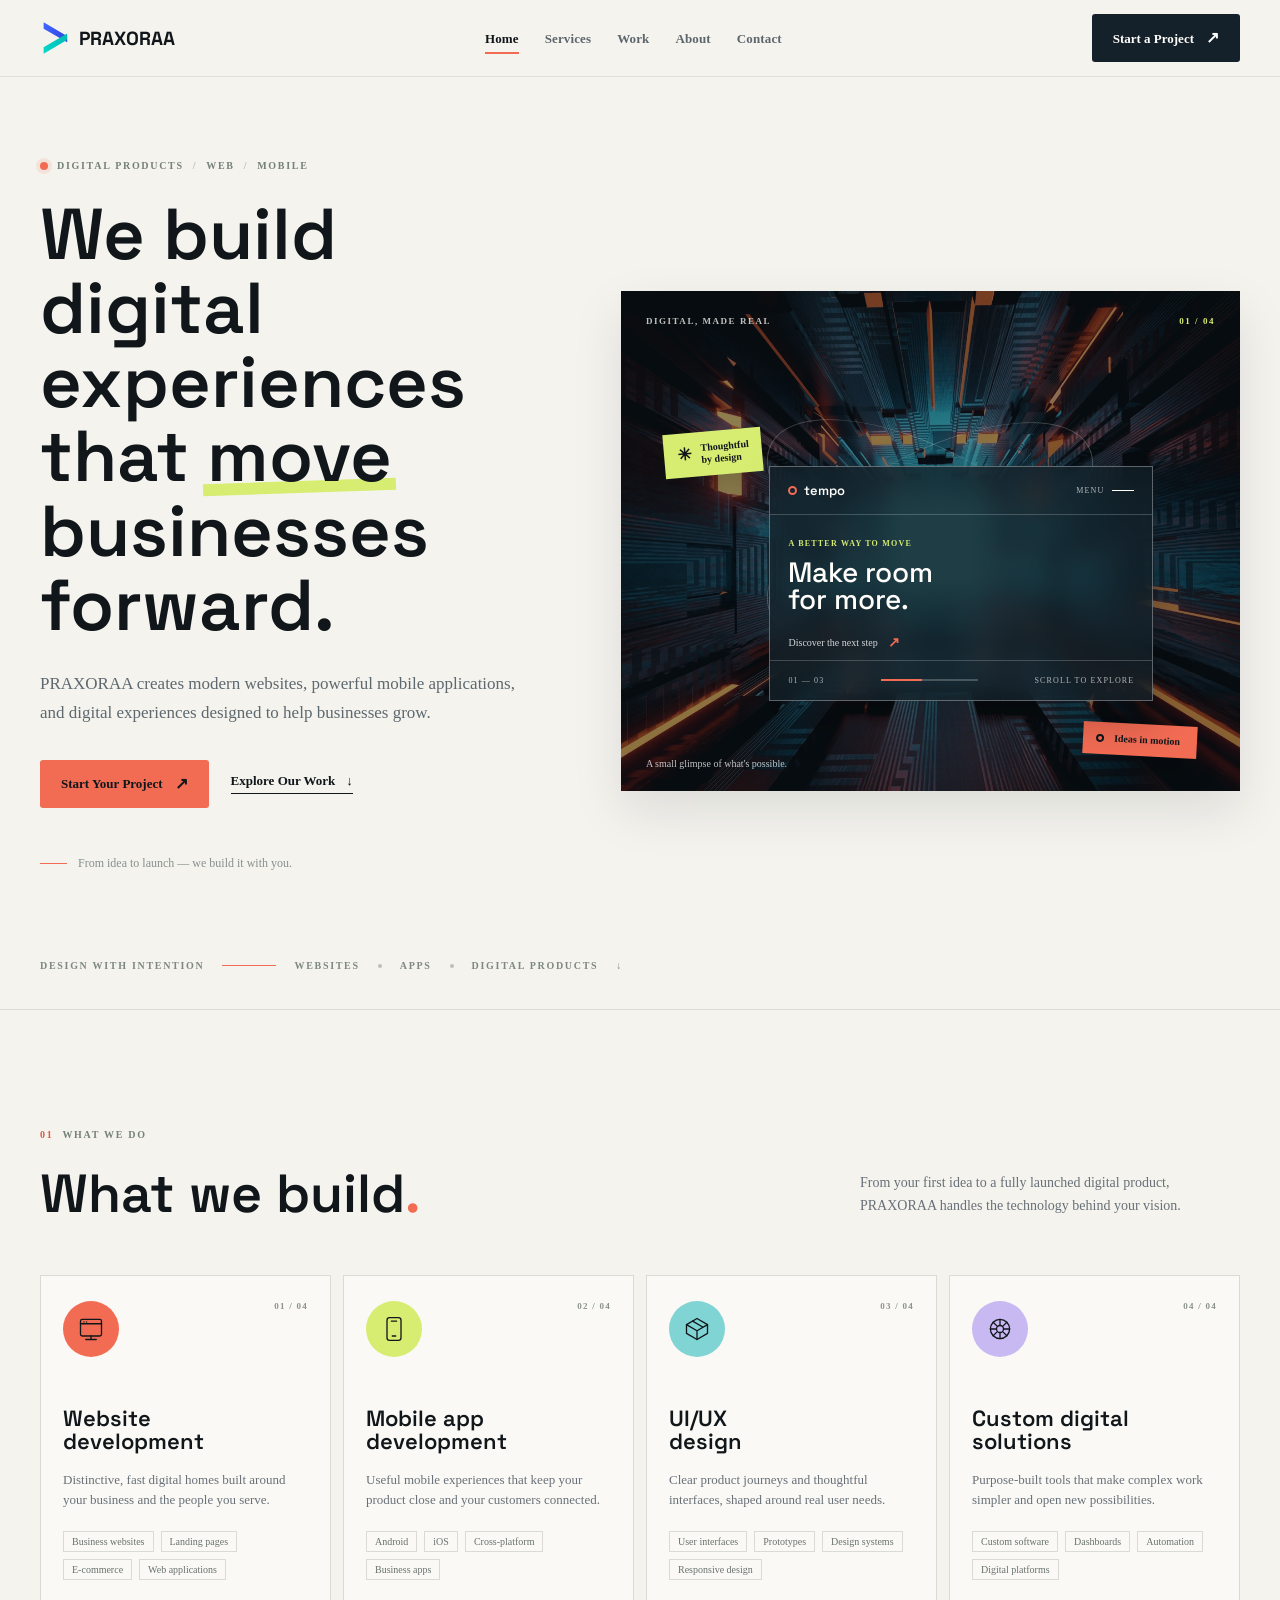
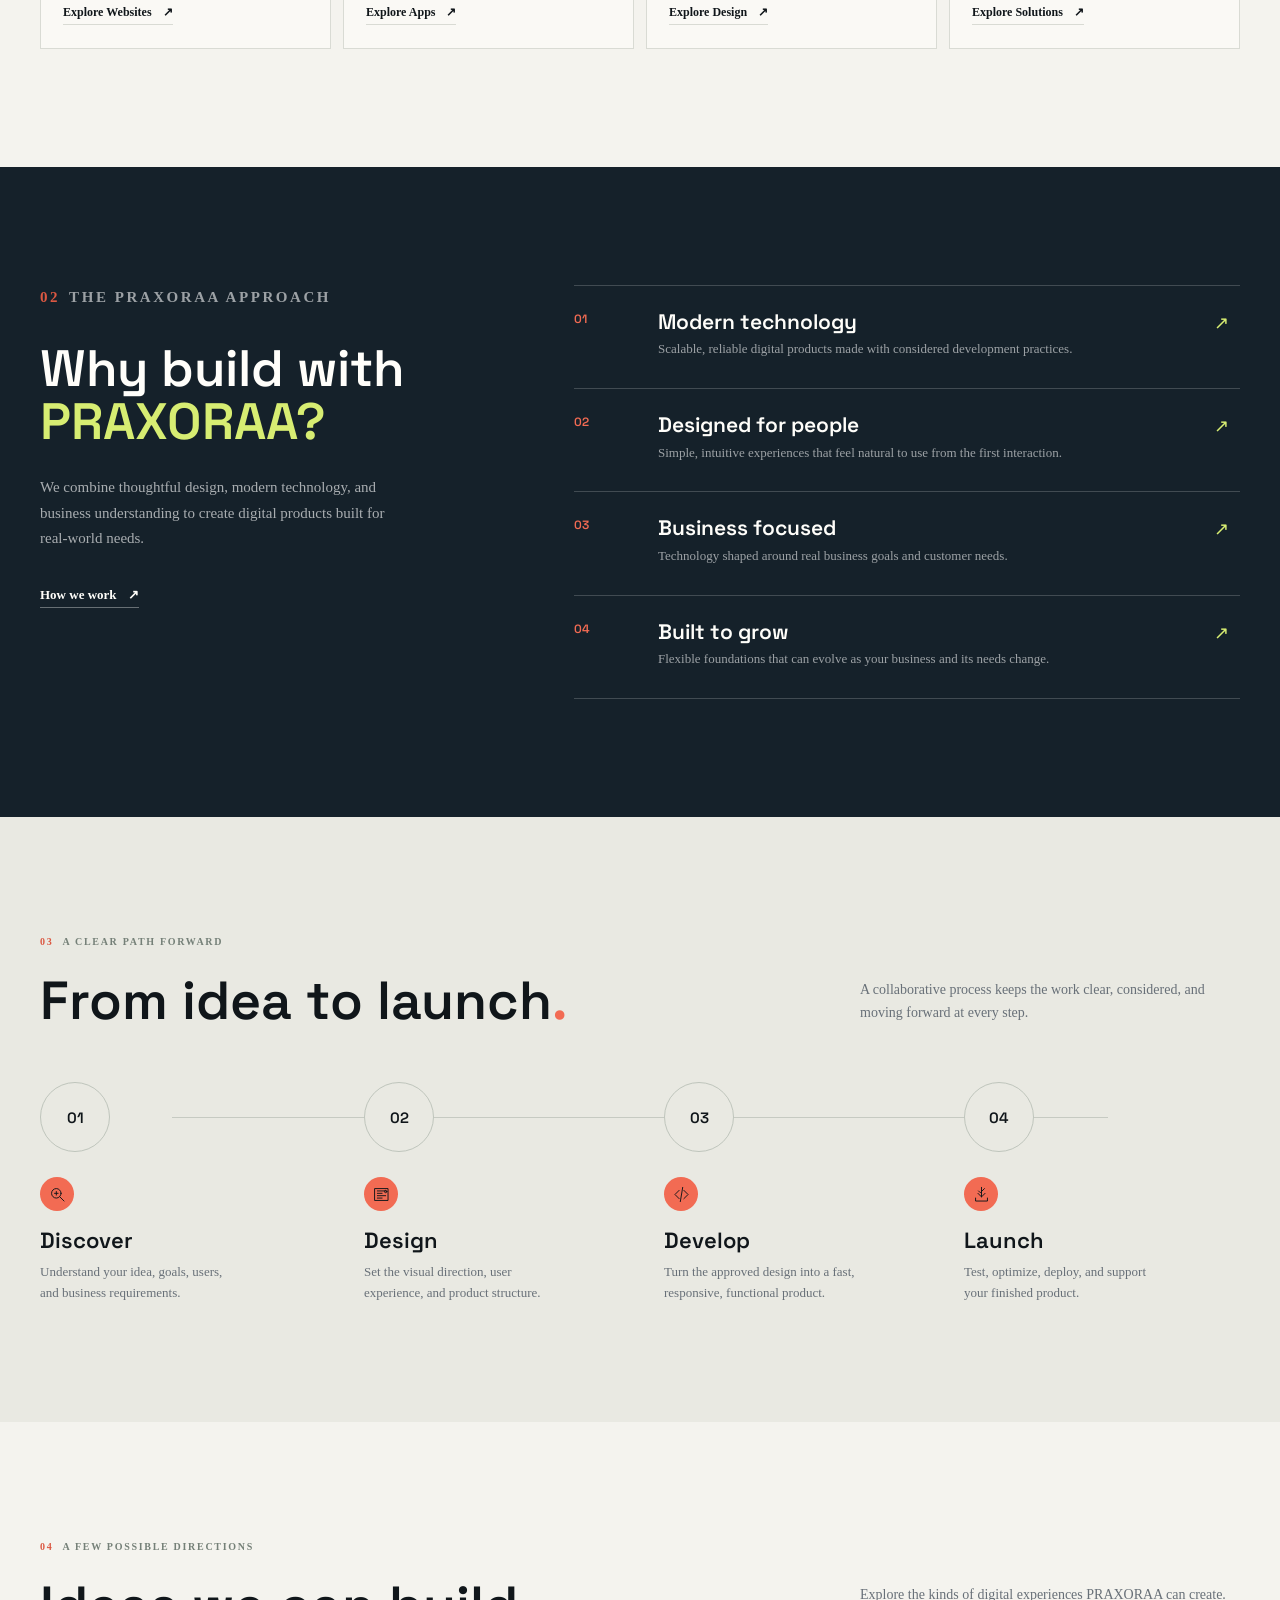
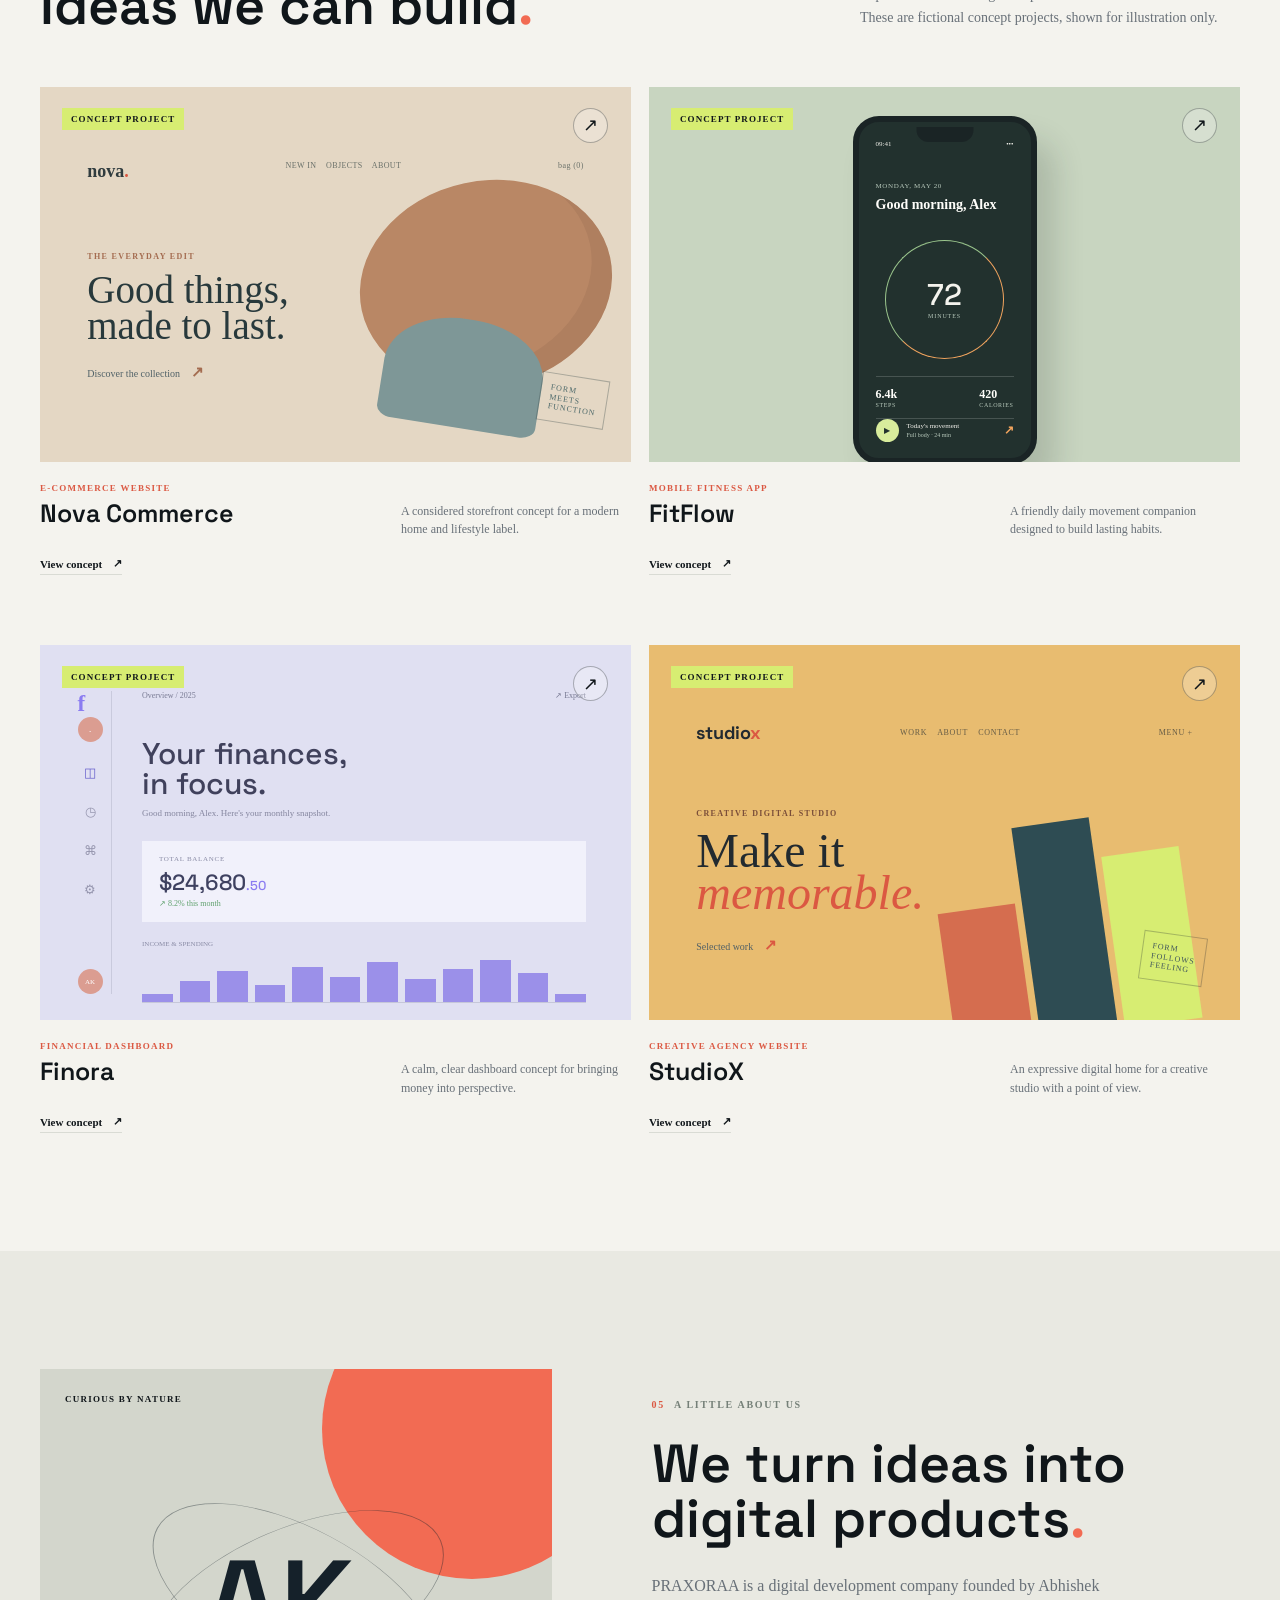
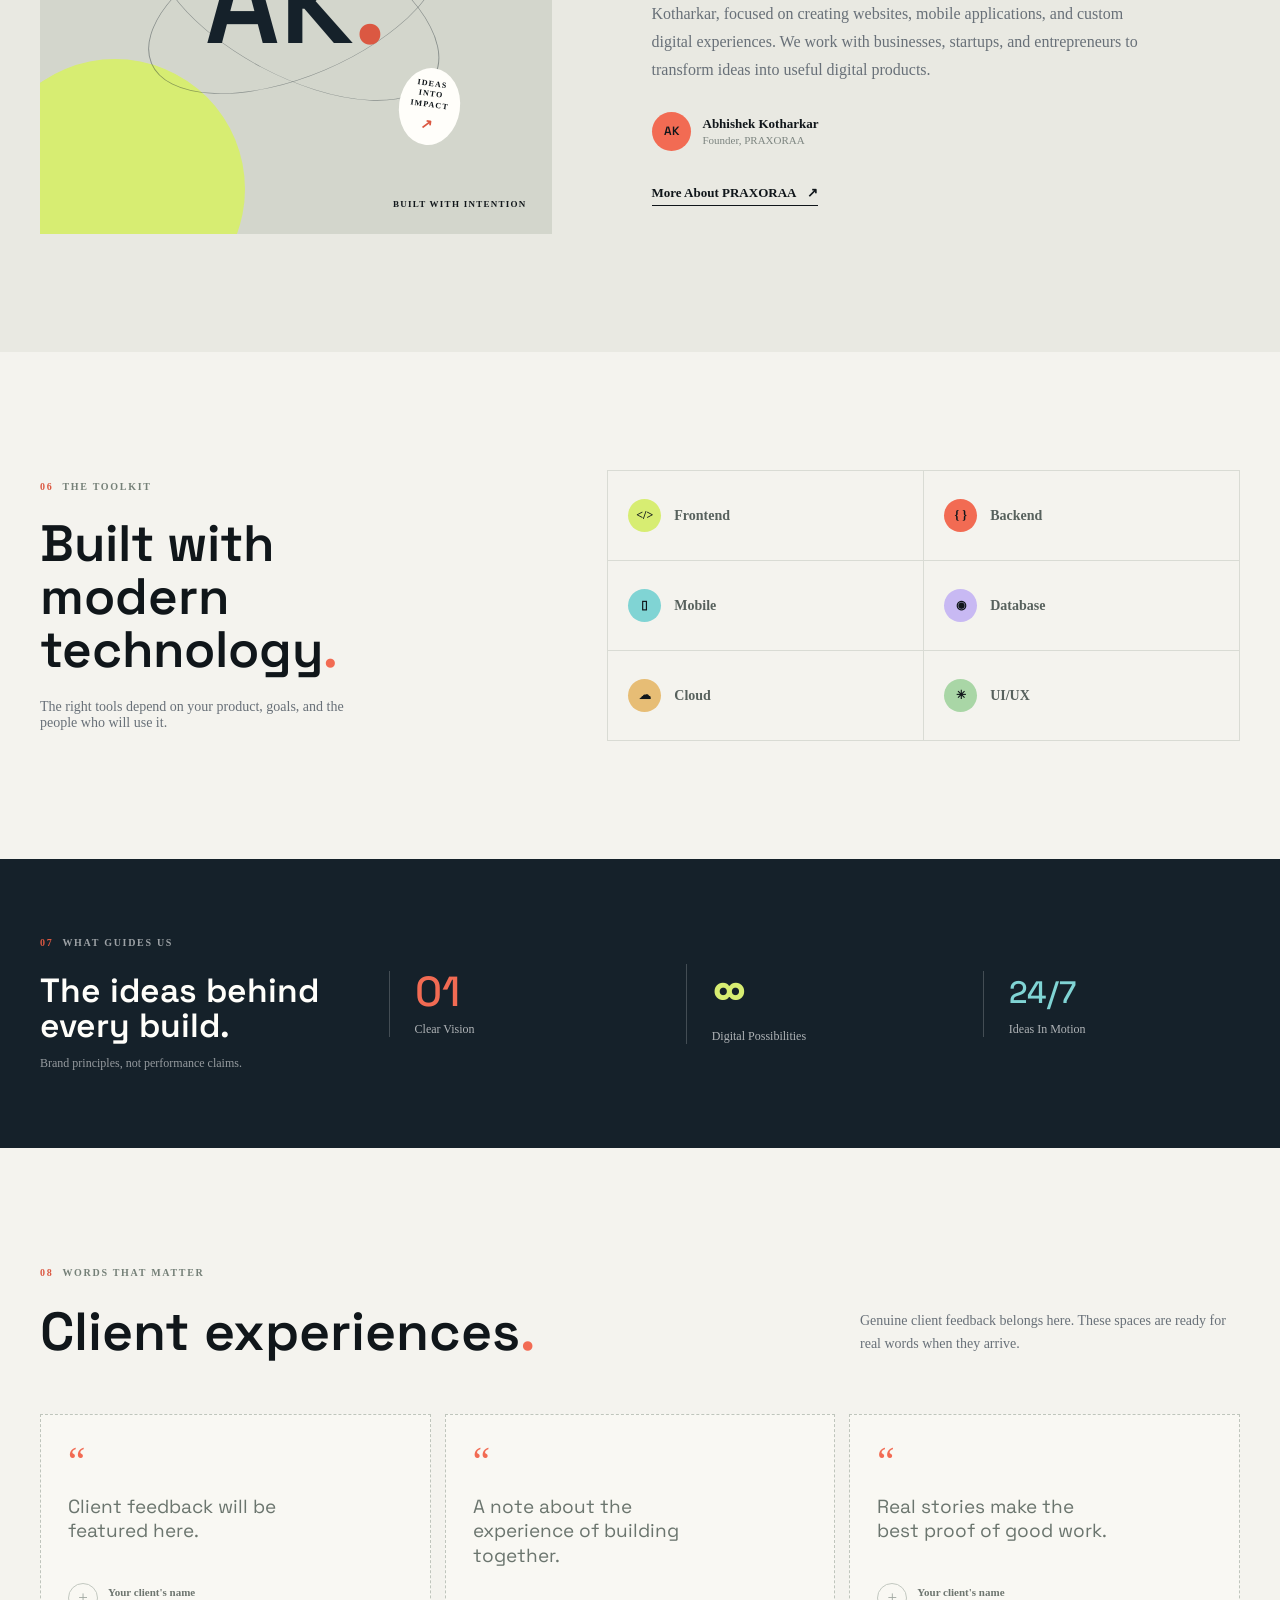
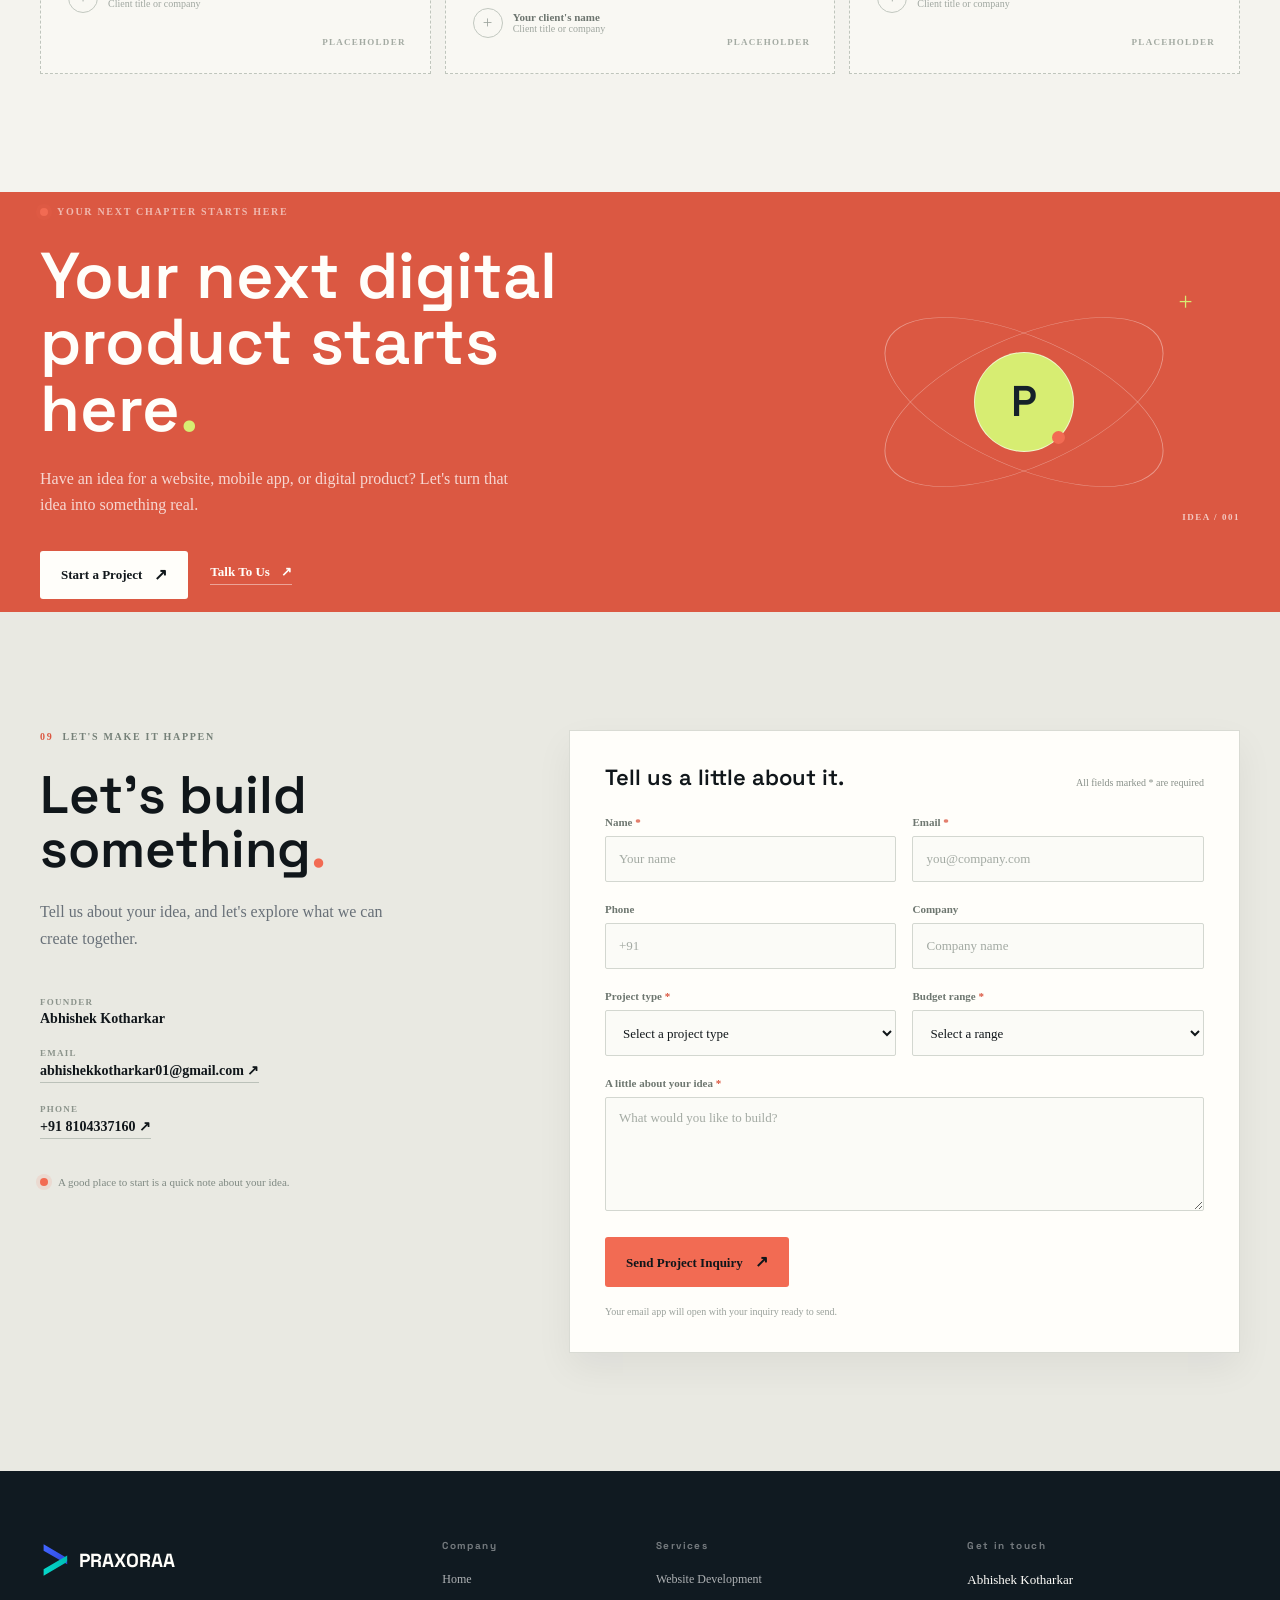
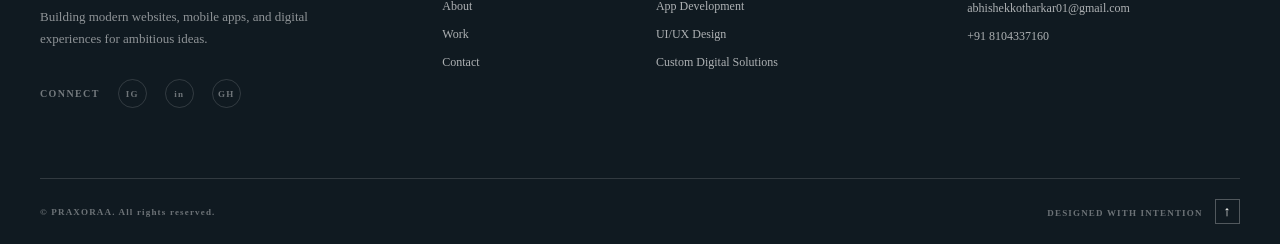
==== commit 6950e78e: "Auto-sync: 2026-10-02 23:03" ====
--- a/frontend/index.html
+++ b/frontend/index.html
@@ -12,7 +12,7 @@
   <link rel="preconnect" href="https://fonts.googleapis.com">
   <link rel="preconnect" href="https://fonts.gstatic.com" crossorigin>
   <link href="https://fonts.googleapis.com/css2?family=DM+Sans:wght@400;500;600;700&family=Space+Grotesk:wght@400;500;600;700&display=swap" rel="stylesheet">
-  <link rel="icon" href="data:image/svg+xml,%3Csvg xmlns='http://www.w3.org/2000/svg' viewBox='0 0 64 64'%3E%3Crect width='64' height='64' rx='16' fill='%23ed5c42'/%3E%3Cpath d='M18 46V18h15a11 11 0 0 1 0 22h-6v6zm9-14h6a3 3 0 0 0 0-6h-6z' fill='%23fff'/%3E%3C/svg%3E">
+  <link rel="icon" type="image/svg+xml" href="assets/favicon.svg">
   <link rel="stylesheet" href="styles.css">
   <script>document.documentElement.classList.add('js');</script>
 </head>
@@ -21,7 +21,7 @@
   <header class="site-header" id="top">
     <nav class="navigation wrap" aria-label="Main navigation">
       <a class="wordmark" href="#home" aria-label="PRAXORAA home">
-        <span class="brand-mark" aria-hidden="true"><span></span><span></span></span>
+        <img class="brand-mark" src="assets/praxoraa-mark.svg" alt="" aria-hidden="true">
         <span>PRAXORAA</span>
       </a>
       <button class="menu-toggle" id="menuToggle" type="button" aria-expanded="false" aria-controls="primaryNav" aria-label="Open navigation menu">
@@ -219,7 +219,7 @@
 
   <footer class="site-footer">
     <div class="wrap footer-main">
-      <div class="footer-brand"><a class="wordmark" href="#top" aria-label="PRAXORAA back to top"><span class="brand-mark" aria-hidden="true"><span></span><span></span></span><span>PRAXORAA</span></a><p>Building modern websites, mobile apps, and digital experiences for ambitious ideas.</p><div class="footer-connect"><span>CONNECT</span><span aria-disabled="true" title="Instagram profile coming soon">IG</span><span aria-disabled="true" title="LinkedIn profile coming soon">in</span><span aria-disabled="true" title="GitHub profile coming soon">GH</span></div></div>
+      <div class="footer-brand"><a class="wordmark" href="#top" aria-label="PRAXORAA back to top"><img class="brand-mark" src="assets/praxoraa-mark.svg" alt="" aria-hidden="true"><span>PRAXORAA</span></a><p>Building modern websites, mobile apps, and digital experiences for ambitious ideas.</p><div class="footer-connect"><span>CONNECT</span><span aria-disabled="true" title="Instagram profile coming soon">IG</span><span aria-disabled="true" title="LinkedIn profile coming soon">in</span><span aria-disabled="true" title="GitHub profile coming soon">GH</span></div></div>
       <div class="footer-column"><h2>Company</h2><a href="#home">Home</a><a href="#about">About</a><a href="#work">Work</a><a href="#contact">Contact</a></div>
       <div class="footer-column"><h2>Services</h2><a href="#services">Website Development</a><a href="#services">App Development</a><a href="#services">UI/UX Design</a><a href="#services">Custom Digital Solutions</a></div>
       <div class="footer-column footer-contact"><h2>Get in touch</h2><strong>Abhishek Kotharkar</strong><a href="mailto:abhishekkotharkar01@gmail.com">abhishekkotharkar01@gmail.com</a><a href="tel:+918104337160">+91 8104337160</a></div>
--- a/frontend/styles.css
+++ b/frontend/styles.css
@@ -140,47 +140,16 @@
   gap: 10px;
   color: var(--ink);
   font-family: "Space Grotesk", Arial, sans-serif;
-  font-size: 17px;
+  font-size: 19px;
   font-weight: 700;
-  letter-spacing: .08em;
+  letter-spacing: 0;
 }
 
 .brand-mark {
-  position: relative;
-  display: inline-block;
-  width: 24px;
-  height: 24px;
-  overflow: hidden;
-  border: 1px solid var(--ink);
-  border-radius: 50%;
-  transform: rotate(-22deg);
-}
-
-.brand-mark::before,
-.brand-mark span {
-  position: absolute;
-  display: block;
-  width: 15px;
-  height: 4px;
-  content: "";
-  background: var(--coral);
-}
-
-.brand-mark::before {
-  top: 6px;
-  left: 4px;
-}
-
-.brand-mark span:first-child {
-  top: 12px;
-  left: 4px;
-  background: var(--ink);
-}
-
-.brand-mark span:last-child {
-  top: 18px;
-  left: 4px;
-  background: var(--lime);
+  flex: 0 0 auto;
+  width: 29px;
+  height: 38px;
+  object-fit: contain;
 }
 
 .nav-links {
@@ -2740,6 +2709,11 @@
     font-size: 15px;
   }
 
+  .brand-mark {
+    width: 23px;
+    height: 30px;
+  }
+
   .nav-links {
     right: 16px;
     left: 16px;
